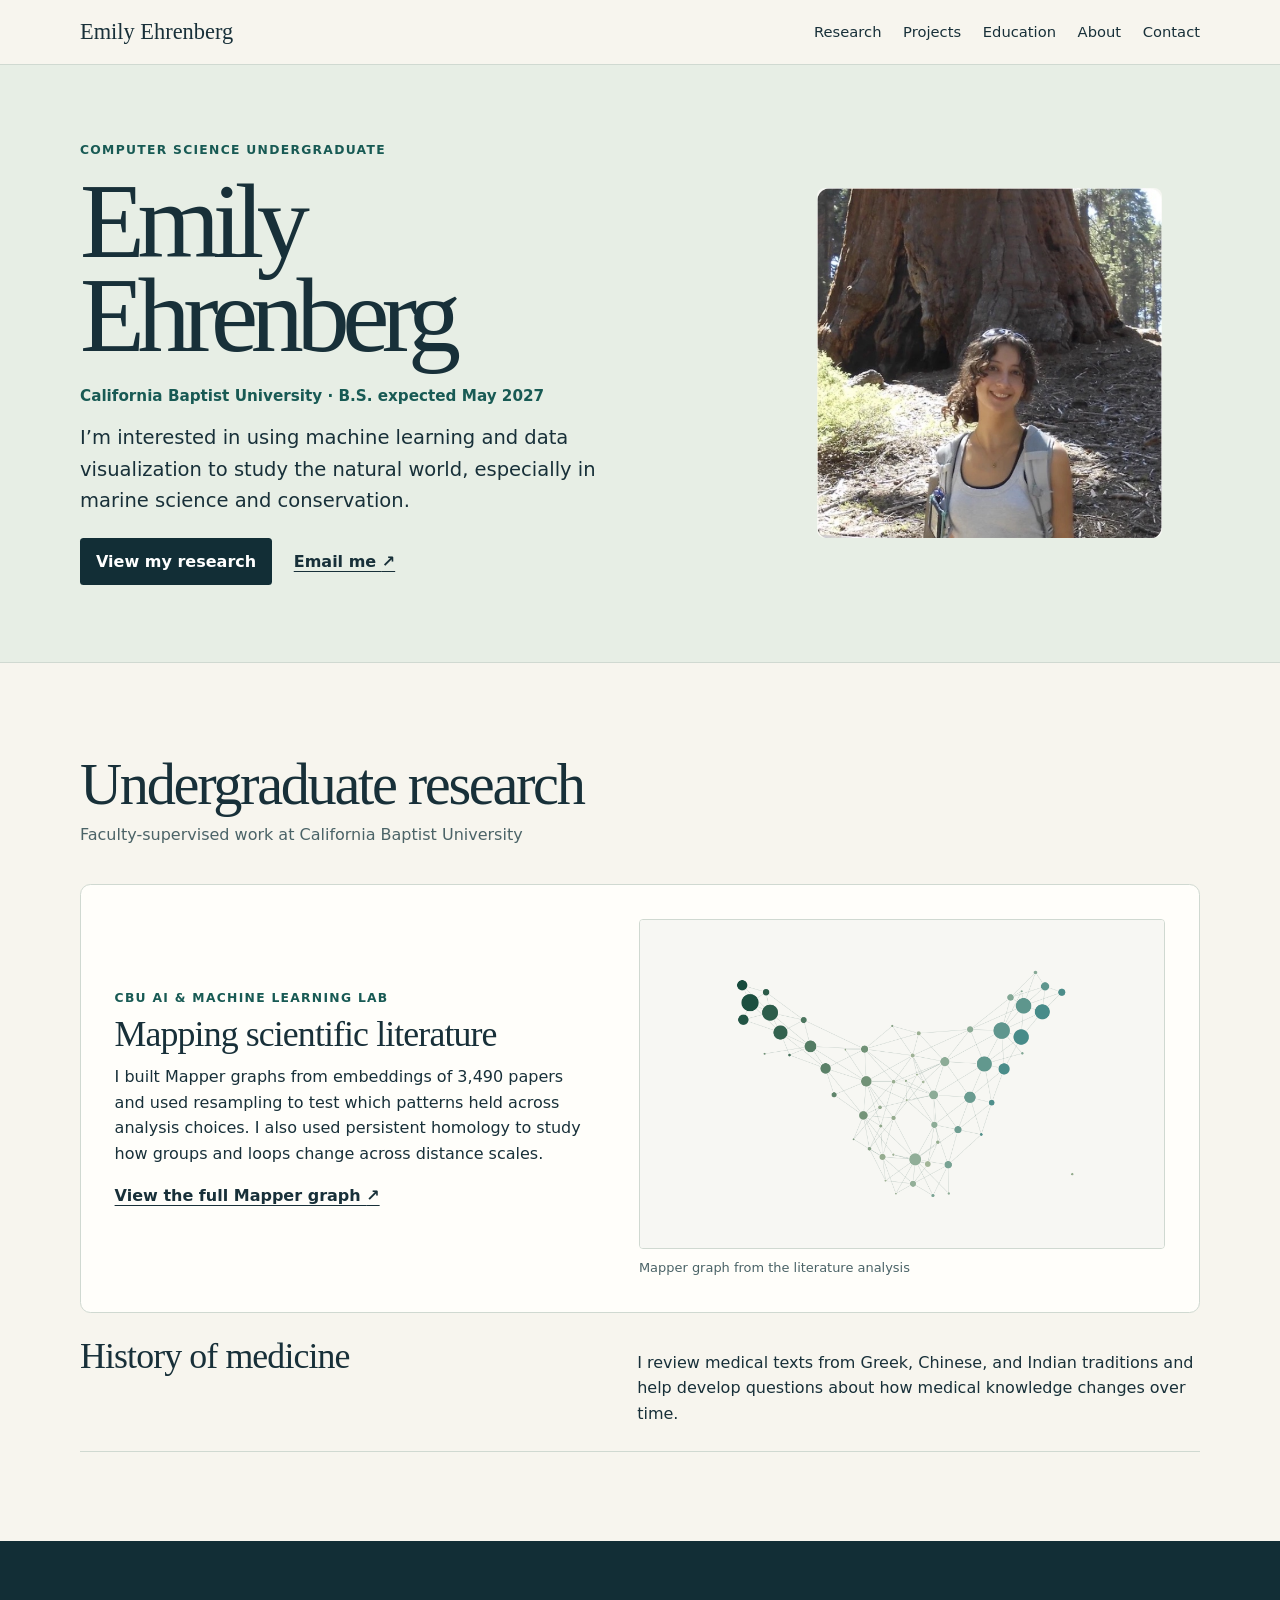
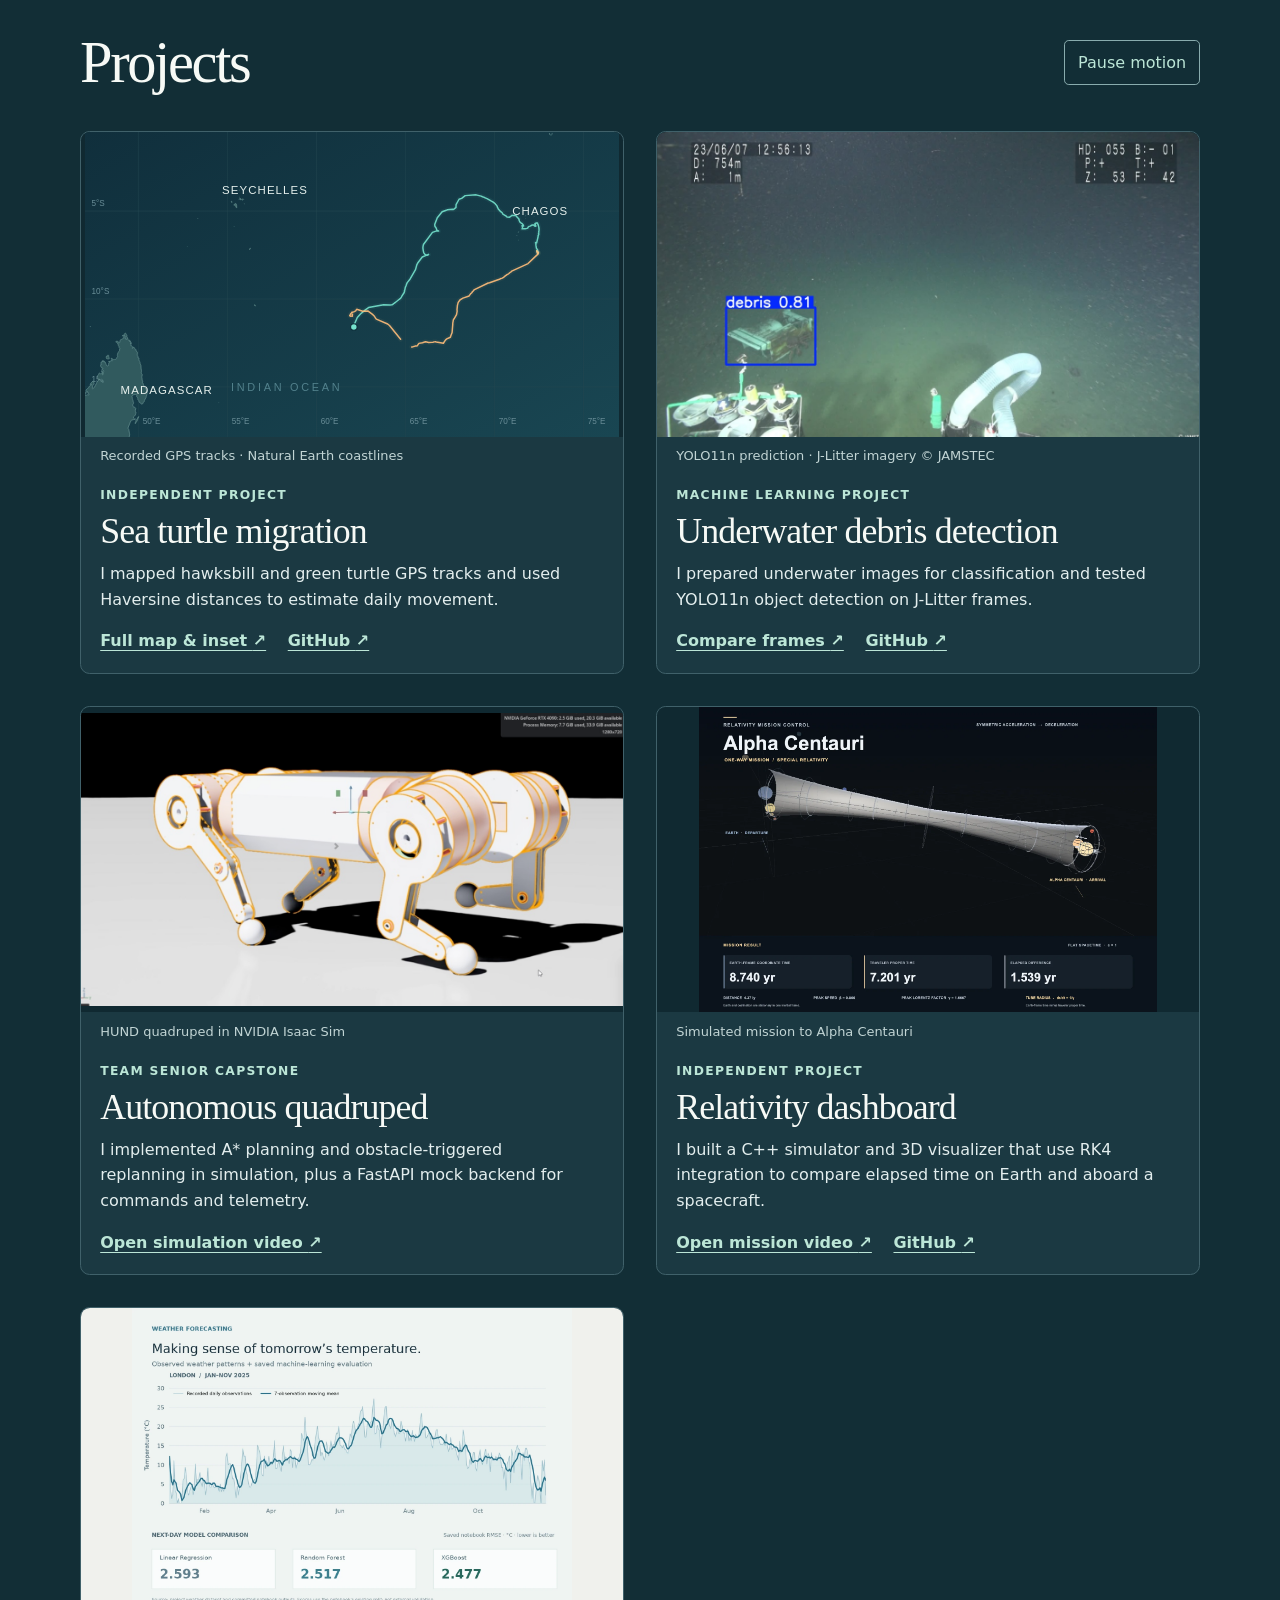
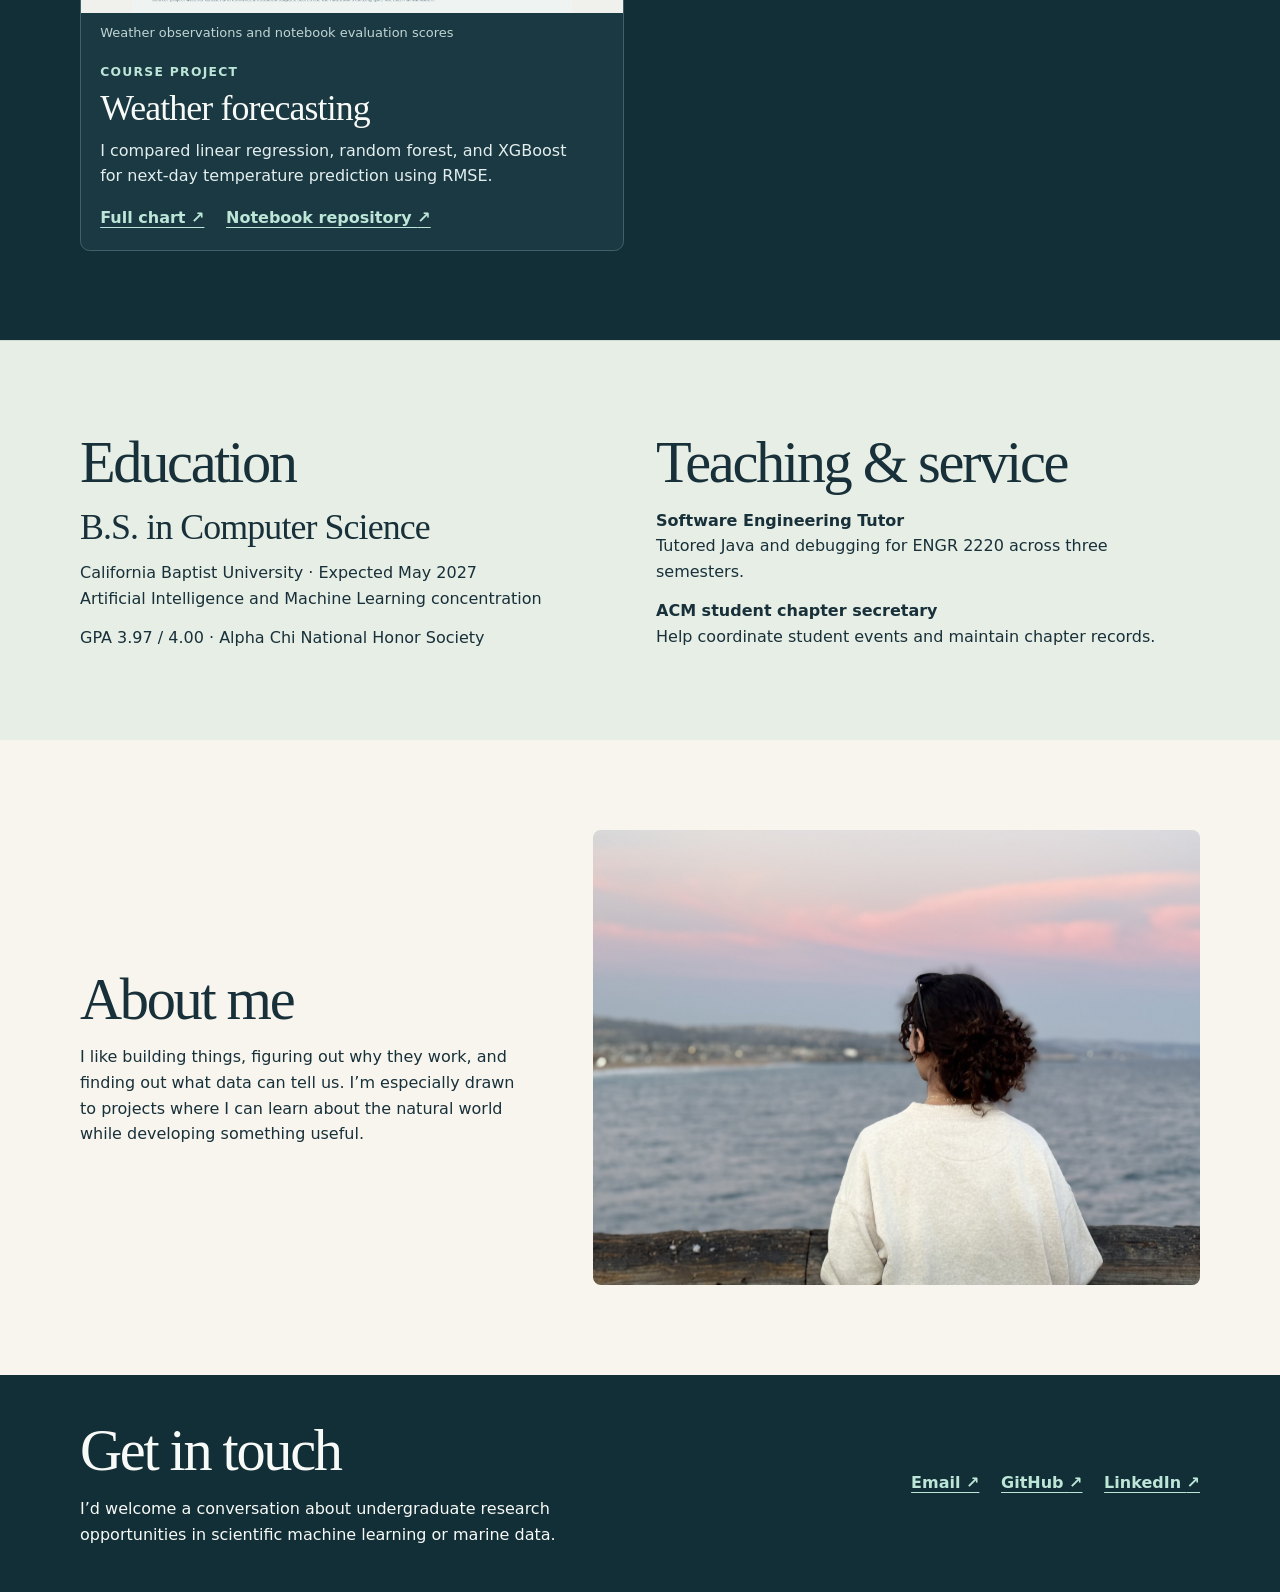
==== index.html @ 43ded859 "Unify project cards and restore animated previews" ====
<!doctype html>
<html lang="en">
<head>
  <meta charset="utf-8">
  <meta name="viewport" content="width=device-width, initial-scale=1">
  <meta name="description" content="Emily Ehrenberg, computer science undergraduate at California Baptist University. Undergraduate research and selected projects in machine learning, marine data, and scientific computing.">
  <meta name="theme-color" content="#122e36">
  <title>Emily Ehrenberg | Undergraduate Research &amp; Projects</title>
  <link rel="stylesheet" href="styles.css">
  <script src="previews.js" defer></script>
</head>
<body>
  <a class="skip" href="#main">Skip to content</a>
  <header class="masthead">
    <div class="wrap nav">
      <a class="brand" href="#top">Emily Ehrenberg</a>
      <nav aria-label="Main navigation">
        <a href="#research">Research</a>
        <a href="#projects">Projects</a>
        <a href="#education">Education</a>
        <a href="#about">About</a>
        <a href="#contact">Contact</a>
      </nav>
    </div>
  </header>
  <main id="main">
    <section id="top" class="hero" aria-labelledby="name">
      <div class="wrap hero-grid">
        <div>
          <p class="label">Computer science undergraduate</p>
          <h1 id="name">Emily<br>Ehrenberg</h1>
          <p class="affiliation">California Baptist University · B.S. expected May 2027</p>
          <p class="intro">I’m interested in using machine learning and data visualization to study the natural world, especially in marine science and conservation.</p>
          <div class="actions">
            <a class="button" href="#research">View my research</a>
            <a href="mailto:Emily.ehrenberg@outlook.com">Email me <span aria-hidden="true">↗</span></a>
          </div>
        </div>
        <img class="portrait" src="assets/redwood-portrait.jpg" width="602" height="610" alt="Emily Ehrenberg standing in front of a redwood" fetchpriority="high">
      </div>
    </section>

    <section id="research" class="section wrap" aria-labelledby="research-title">
      <div class="section-head">
        <h2 id="research-title">Undergraduate research</h2>
        <p>Faculty-supervised work at California Baptist University</p>
      </div>
      <article class="lab">
        <div class="lab-copy">
          <p class="label">CBU AI &amp; Machine Learning Lab</p>
          <h3>Mapping scientific literature</h3>
          <p>I built Mapper graphs from embeddings of 3,490 papers and used resampling to test which patterns held across analysis choices. I also used persistent homology to study how groups and loops change across distance scales.</p>
          <a href="mapper.png">View the full Mapper graph <span aria-hidden="true">↗</span></a>
        </div>
        <figure>
          <img src="mapper.png" width="3840" height="2400" alt="Mapper graph with connected green and teal clusters of papers" loading="lazy">
          <figcaption>Mapper graph from the literature analysis</figcaption>
        </figure>
      </article>
      <article class="brief">
        <h3>History of medicine</h3>
        <p>I review medical texts from Greek, Chinese, and Indian traditions and help develop questions about how medical knowledge changes over time.</p>
      </article>
    </section>

    <section id="projects" class="section projects" aria-labelledby="projects-title">
      <div class="wrap">
        <div class="section-head projects-head">
          <h2 id="projects-title">Projects</h2>
          <button class="motion-toggle" type="button" hidden>Pause motion</button>
        </div>
        <div class="project-grid">
          <article class="project-card">
            <figure>
              <a class="project-media" href="assets/marine-migration.svg" aria-label="Open the full sea turtle map and Diego Garcia inset">
                <img src="assets/turtle-tracks.svg" width="980" height="560" alt="Two recorded sea turtle tracks in the western Indian Ocean" loading="lazy">
              </a>
              <figcaption>Recorded GPS tracks · Natural Earth coastlines</figcaption>
            </figure>
            <div class="card-copy">
              <p class="label">Independent project</p>
              <h3>Sea turtle migration</h3>
              <p>I mapped hawksbill and green turtle GPS tracks and used Haversine distances to estimate daily movement.</p>
              <div class="links">
                <a href="assets/marine-migration.svg">Full map &amp; inset <span aria-hidden="true">↗</span></a>
                <a href="https://github.com/emily-kathryn/marine-migration-visualizer" aria-label="Sea turtle migration on GitHub">GitHub <span aria-hidden="true">↗</span></a>
              </div>
            </div>
          </article>
          <article class="project-card">
            <figure>
              <a class="project-media detection-preview" data-motion href="assets/marine-debris-detection.png" aria-label="Compare the original and annotated underwater frames">
                <img src="assets/debris-frame.jpg" width="1200" height="676" alt="A YOLO11n bounding box marks suspected debris in an underwater frame" loading="lazy">
                <img class="original-frame" src="assets/debris-original-frame.jpg" width="1200" height="676" alt="" loading="lazy">
              </a>
              <figcaption>YOLO11n prediction · J-Litter imagery © JAMSTEC</figcaption>
            </figure>
            <div class="card-copy">
              <p class="label">Machine learning project</p>
              <h3>Underwater debris detection</h3>
              <p>I prepared underwater images for classification and tested YOLO11n object detection on J-Litter frames.</p>
              <div class="links">
                <a href="assets/marine-debris-detection.png">Compare frames <span aria-hidden="true">↗</span></a>
                <a href="https://github.com/emily-kathryn/marine-debris-robustness" aria-label="Underwater debris detection on GitHub">GitHub <span aria-hidden="true">↗</span></a>
              </div>
            </div>
          </article>
          <article class="project-card">
            <figure>
              <video class="project-media" data-motion data-src="assets/quadruped-demo.mp4" muted loop playsinline preload="none" poster="assets/quadruped-poster.jpg" aria-label="HUND quadruped moving in NVIDIA Isaac Sim"></video>
              <figcaption>HUND quadruped in NVIDIA Isaac Sim</figcaption>
            </figure>
            <div class="card-copy">
              <p class="label">Team senior capstone</p>
              <h3>Autonomous quadruped</h3>
              <p>I implemented A* planning and obstacle-triggered replanning in simulation, plus a FastAPI mock backend for commands and telemetry.</p>
              <div class="links"><a href="assets/quadruped-demo.mp4">Open simulation video <span aria-hidden="true">↗</span></a></div>
            </div>
          </article>
          <article class="project-card">
            <figure>
              <video class="project-media" data-motion data-src="relativity-demo.mp4" muted loop playsinline preload="none" poster="relativity-mission-card.webp" aria-label="Relativity dashboard showing a spacecraft mission and two clocks"></video>
              <figcaption>Simulated mission to Alpha Centauri</figcaption>
            </figure>
            <div class="card-copy">
              <p class="label">Independent project</p>
              <h3>Relativity dashboard</h3>
              <p>I built a C++ simulator and 3D visualizer that use RK4 integration to compare elapsed time on Earth and aboard a spacecraft.</p>
              <div class="links">
                <a href="relativity-demo.mp4">Open mission video <span aria-hidden="true">↗</span></a>
                <a href="https://github.com/emily-kathryn/relativity-dashboard" aria-label="Relativity dashboard on GitHub">GitHub <span aria-hidden="true">↗</span></a>
              </div>
            </div>
          </article>
          <article class="project-card">
            <figure>
              <a class="project-media forecast-media" href="assets/weather-preview.webp" aria-label="Open the full weather forecasting chart">
                <img src="assets/weather-preview.webp" width="1440" height="1000" alt="Observed London temperatures and next-day temperature model errors from the project notebook" loading="lazy">
              </a>
              <figcaption>Weather observations and notebook evaluation scores</figcaption>
            </figure>
            <div class="card-copy">
              <p class="label">Course project</p>
              <h3>Weather forecasting</h3>
              <p>I compared linear regression, random forest, and XGBoost for next-day temperature prediction using RMSE.</p>
              <div class="links">
                <a href="assets/weather-preview.webp">Full chart <span aria-hidden="true">↗</span></a>
                <a href="https://github.com/emily-kathryn/weather-prediction-project">Notebook repository <span aria-hidden="true">↗</span></a>
              </div>
            </div>
          </article>
        </div>
      </div>
    </section>

    <section id="education" class="section background" aria-labelledby="education-title">
      <div class="wrap background-grid">
        <div>
          <h2 id="education-title">Education</h2>
          <h3>B.S. in Computer Science</h3>
          <p>California Baptist University · Expected May 2027<br>Artificial Intelligence and Machine Learning concentration</p>
          <p>GPA 3.97 / 4.00 · Alpha Chi National Honor Society</p>
        </div>
        <div id="experience">
          <h2>Teaching &amp; service</h2>
          <p><strong>Software Engineering Tutor</strong><br>Tutored Java and debugging for ENGR 2220 across three semesters.</p>
          <p><strong>ACM student chapter secretary</strong><br>Help coordinate student events and maintain chapter records.</p>
        </div>
      </div>
    </section>
    <section id="about" class="section wrap about-grid" aria-labelledby="about-title">
      <div>
        <h2 id="about-title">About me</h2>
        <p>I like building things, figuring out why they work, and finding out what data can tell us. I’m especially drawn to projects where I can learn about the natural world while developing something useful.</p>
      </div>
      <img class="about-photo" src="ocean-sunset.jpg" width="2048" height="1536" alt="Emily looking out over the ocean beneath a pink sunset sky" loading="lazy">
    </section>
  </main>
  <footer id="contact">
    <div class="wrap footer-grid">
      <div>
        <h2>Get in touch</h2>
        <p>I’d welcome a conversation about undergraduate research opportunities in scientific machine learning or marine data.</p>
      </div>
      <div class="links">
        <a href="mailto:Emily.ehrenberg@outlook.com">Email <span aria-hidden="true">↗</span></a>
        <a href="https://github.com/emily-kathryn">GitHub <span aria-hidden="true">↗</span></a>
        <a href="https://www.linkedin.com/in/emily-ehrenberg/">LinkedIn <span aria-hidden="true">↗</span></a>
      </div>
    </div>
  </footer>
</body>
</html>
---- styles.css ----
:root {
  color-scheme: light;
  --ink: #183039;
  --paper: #f7f5ee;
  --muted: #4b6367;
  --line: #d0d9d1;
  --teal: #185a54;
  --deep: #122e36;
  --mint: #bce6d7;
  --display: Georgia, "Times New Roman", serif;
  font-family: system-ui, sans-serif;
  color: var(--ink);
  background: var(--paper);
}
*, *::before, *::after { box-sizing: border-box; }
body { margin: 0; line-height: 1.6; }
img { display: block; max-width: 100%; height: auto; }
h1, h2, h3, p, figure { margin: 0; }
h1, h2, h3 { font-family: var(--display); font-weight: 400; line-height: 1.08; }
h2 { font-size: clamp(2.15rem, 4.8vw, 3.65rem); letter-spacing: -.04em; }
h3 { font-size: clamp(1.5rem, 2.8vw, 2.25rem); letter-spacing: -.025em; }
a { color: inherit; text-underline-offset: .22em; }
a:hover { text-decoration-thickness: .14em; }
a:focus-visible { outline: 3px solid #b15d2d; outline-offset: 5px; }
.wrap { width: min(1120px, calc(100% - 3rem)); margin-inline: auto; }
.skip { position: absolute; left: 1rem; top: 1rem; transform: translateY(-200%); z-index: 2; background: white; padding: .5rem 1rem; }
.skip:focus { transform: none; }
.masthead { border-bottom: 1px solid var(--line); }
.nav, nav, .actions, .links { display: flex; align-items: center; flex-wrap: wrap; gap: .7rem 1.35rem; }
.nav { justify-content: space-between; padding-block: .9rem; }
.brand { font: 1.4rem var(--display); text-decoration: none; }
nav a { display: inline-block; padding-block: .35rem; font-size: .92rem; text-decoration: none; }
nav a:hover { text-decoration: underline; }
.hero { background: #e7eee5; border-bottom: 1px solid var(--line); }
.hero-grid { display: grid; grid-template-columns: 1.45fr 1fr; gap: clamp(2rem, 7vw, 6rem); align-items: center; padding-block: clamp(2.75rem, 6vw, 5.5rem); }
.label { color: var(--teal); font-size: .77rem; font-weight: 720; letter-spacing: .105em; text-transform: uppercase; }
h1 { font-size: clamp(3.4rem, 8.3vw, 7.75rem); line-height: .89; letter-spacing: -.07em; margin-block: .8rem 1.3rem; }
.affiliation { color: var(--teal); font-size: .95rem; font-weight: 650; }
.intro { max-width: 43ch; margin-block: .9rem 1.4rem; font-size: clamp(1.02rem, 1.8vw, 1.22rem); }
.actions, .links { font-weight: 640; }
.button { background: var(--deep); color: white; padding: .66rem 1rem; border-radius: .22rem; text-decoration: none; }
.button:hover { background: var(--teal); }
.portrait { width: min(100%, 345px); justify-self: center; border-radius: .5rem; }
.section { padding-block: clamp(3.4rem, 7vw, 6rem); }
.section-head { margin-bottom: clamp(1.35rem, 3vw, 2.3rem); }
.section-head p { margin-top: .4rem; color: var(--muted); }
.section-head .label { margin: 0 0 .55rem; }
.lab { display: grid; grid-template-columns: .95fr 1.05fr; gap: clamp(1.2rem, 4vw, 3rem); align-items: center; border: 1px solid var(--line); background: #fffefa; padding: clamp(1.2rem, 3vw, 2.1rem); border-radius: .65rem; }
.lab-copy h3, .card-copy h3 { margin-block: .4rem .65rem; }
.lab-copy a { display: inline-block; margin-top: 1rem; font-weight: 650; }
.lab img { width: 100%; border: 1px solid var(--line); border-radius: .25rem; }
figcaption { color: var(--muted); font-size: .81rem; margin-top: .55rem; }
.brief { display: grid; grid-template-columns: .95fr 1.05fr; gap: clamp(1rem, 4vw, 3rem); align-items: baseline; border-bottom: 1px solid var(--line); padding: 1.5rem 0; }
.projects, footer { background: var(--deep); color: #f7faf6; }
.projects .label { color: var(--mint); }
.project-grid { display: grid; grid-template-columns: repeat(2, minmax(0, 1fr)); gap: clamp(1.2rem, 3vw, 2rem); }
.project-card { display: flex; flex-direction: column; background: #1b3942; border: 1px solid #40616a; border-radius: .6rem; }
.projects-head { display: flex; align-items: center; justify-content: space-between; flex-wrap: wrap; gap: .8rem 1rem; }
.motion-toggle { border: 1px solid #89acae; border-radius: .3rem; background: transparent; color: var(--mint); padding: .55rem .8rem; font: inherit; cursor: pointer; }
.motion-toggle:hover { background: #294954; }
.project-media { display: block; width: 100%; aspect-ratio: 16 / 9; background: #102931; border-radius: .55rem .55rem 0 0; object-fit: contain; }
.project-media img { display: block; width: 100%; height: 100%; object-fit: contain; border-radius: inherit; }
.forecast-media { background: #f0f1ed; }
.detection-preview { position: relative; }
.detection-preview .original-frame { position: absolute; inset: 0; opacity: 0; }
.detection-preview.is-moving .original-frame { animation: compare-frames 5s infinite; }
@keyframes compare-frames {
  0%, 100% { opacity: 0; }
  10%, 43% { opacity: 1; }
  53%, 90% { opacity: 0; }
}
.project-card figcaption { color: #c1d4d4; margin: .6rem 1.2rem 0; }
.card-copy { display: flex; flex: 1; flex-direction: column; align-items: start; padding: 1.2rem; }
.card-copy > p:not(.label) { color: #e3eeee; max-width: 47ch; padding-bottom: 1rem; }
.card-copy .links { margin-top: auto; color: var(--mint); }
.background { background: #e7eee5; border-top: 1px solid var(--line); }
.background-grid, .footer-grid { display: grid; grid-template-columns: 1fr 1fr; gap: 2rem; }
.background h3, .background p, footer p { margin-top: .85rem; }
.about-grid { display: grid; grid-template-columns: .85fr 1.15fr; align-items: center; gap: clamp(1.5rem, 5vw, 4rem); }
.about-grid p { max-width: 44ch; margin-top: .85rem; }
.about-photo { width: 100%; border-radius: .5rem; }
footer { padding-block: 2.8rem; }
footer .links { justify-self: end; color: var(--mint); }
@media (max-width: 720px) {
  .hero-grid { grid-template-columns: 1fr .55fr; gap: 1.25rem; }
  .lab, .brief, .project-grid, .background-grid, .footer-grid, .about-grid { grid-template-columns: 1fr; }
  footer .links { justify-self: start; }
}
@media (max-width: 500px) {
  .wrap { width: calc(100% - 2rem); }
  .nav { gap: .35rem 1rem; }
  nav { gap: .2rem .9rem; }
  .hero-grid { grid-template-columns: 1fr; }
  .portrait { width: min(68%, 230px); margin-top: .5rem; justify-self: start; }
  h1 { font-size: clamp(3.25rem, 15vw, 4.6rem); }
}
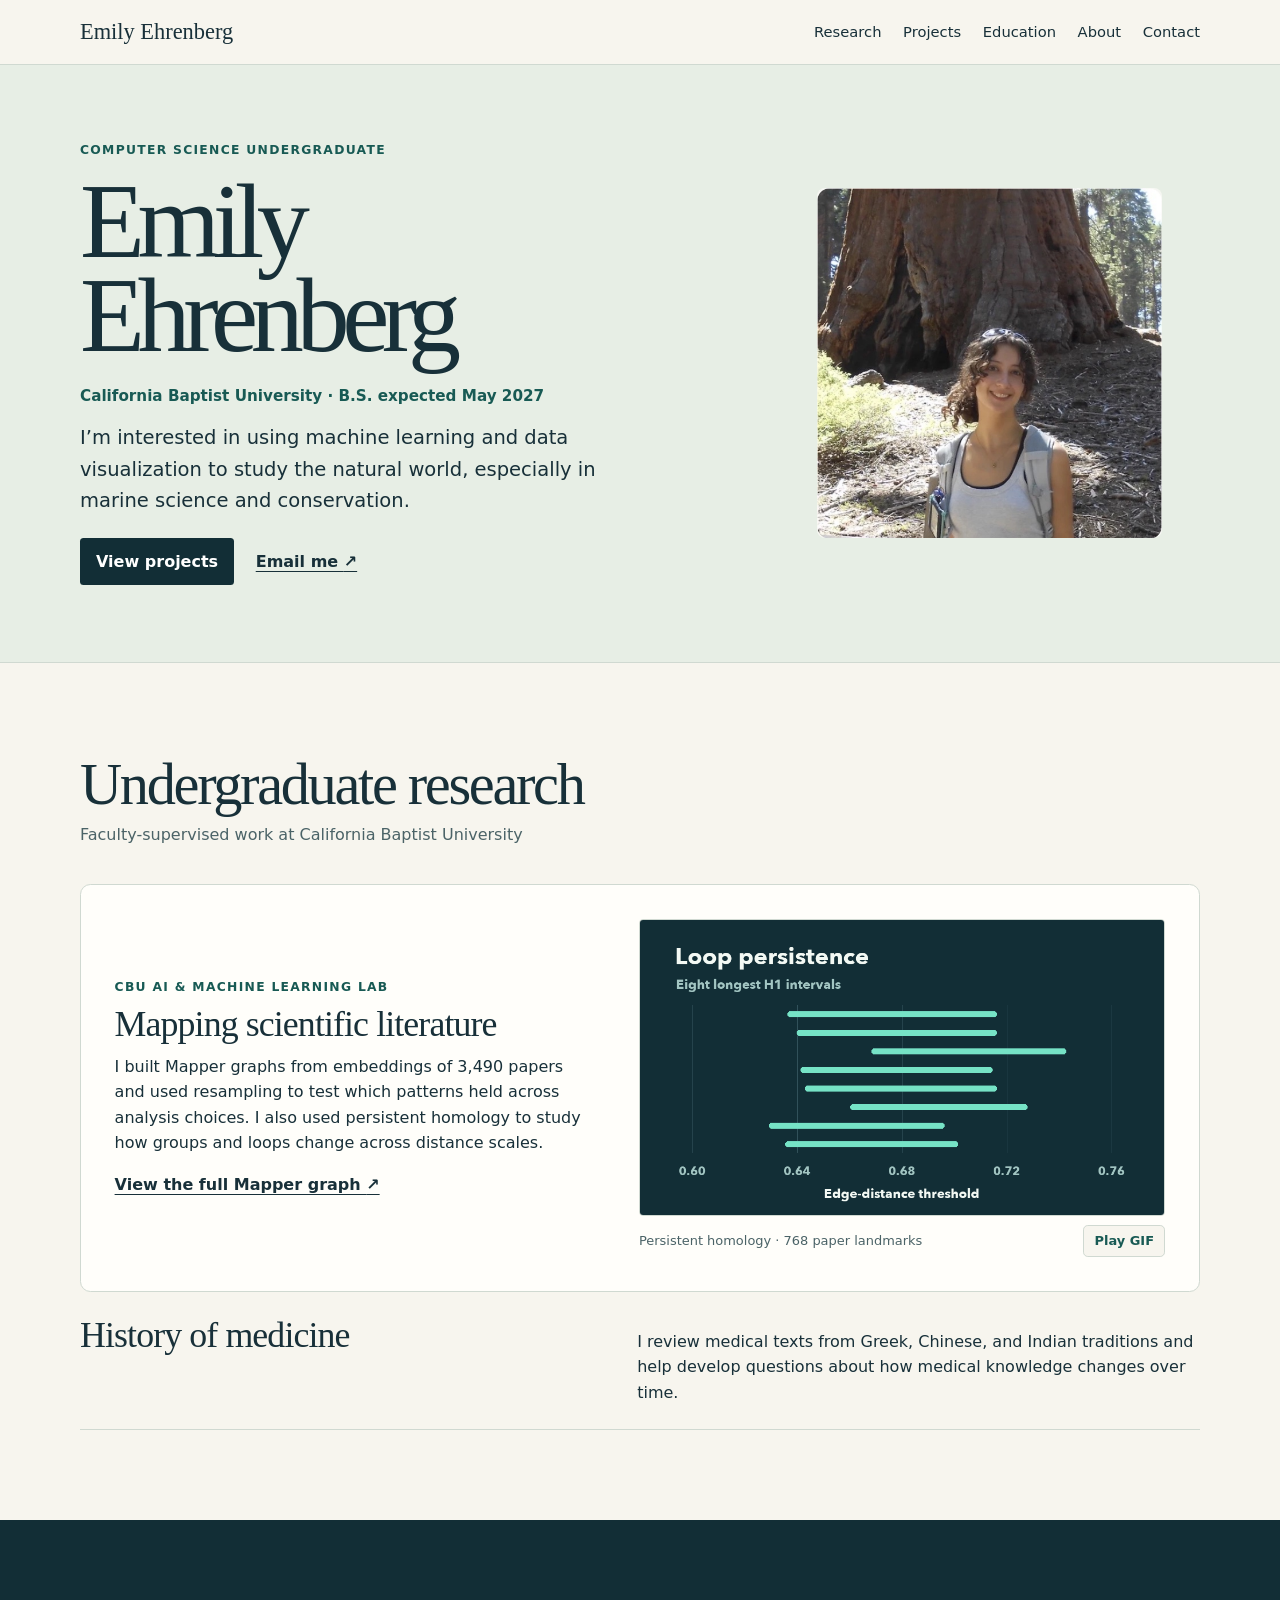
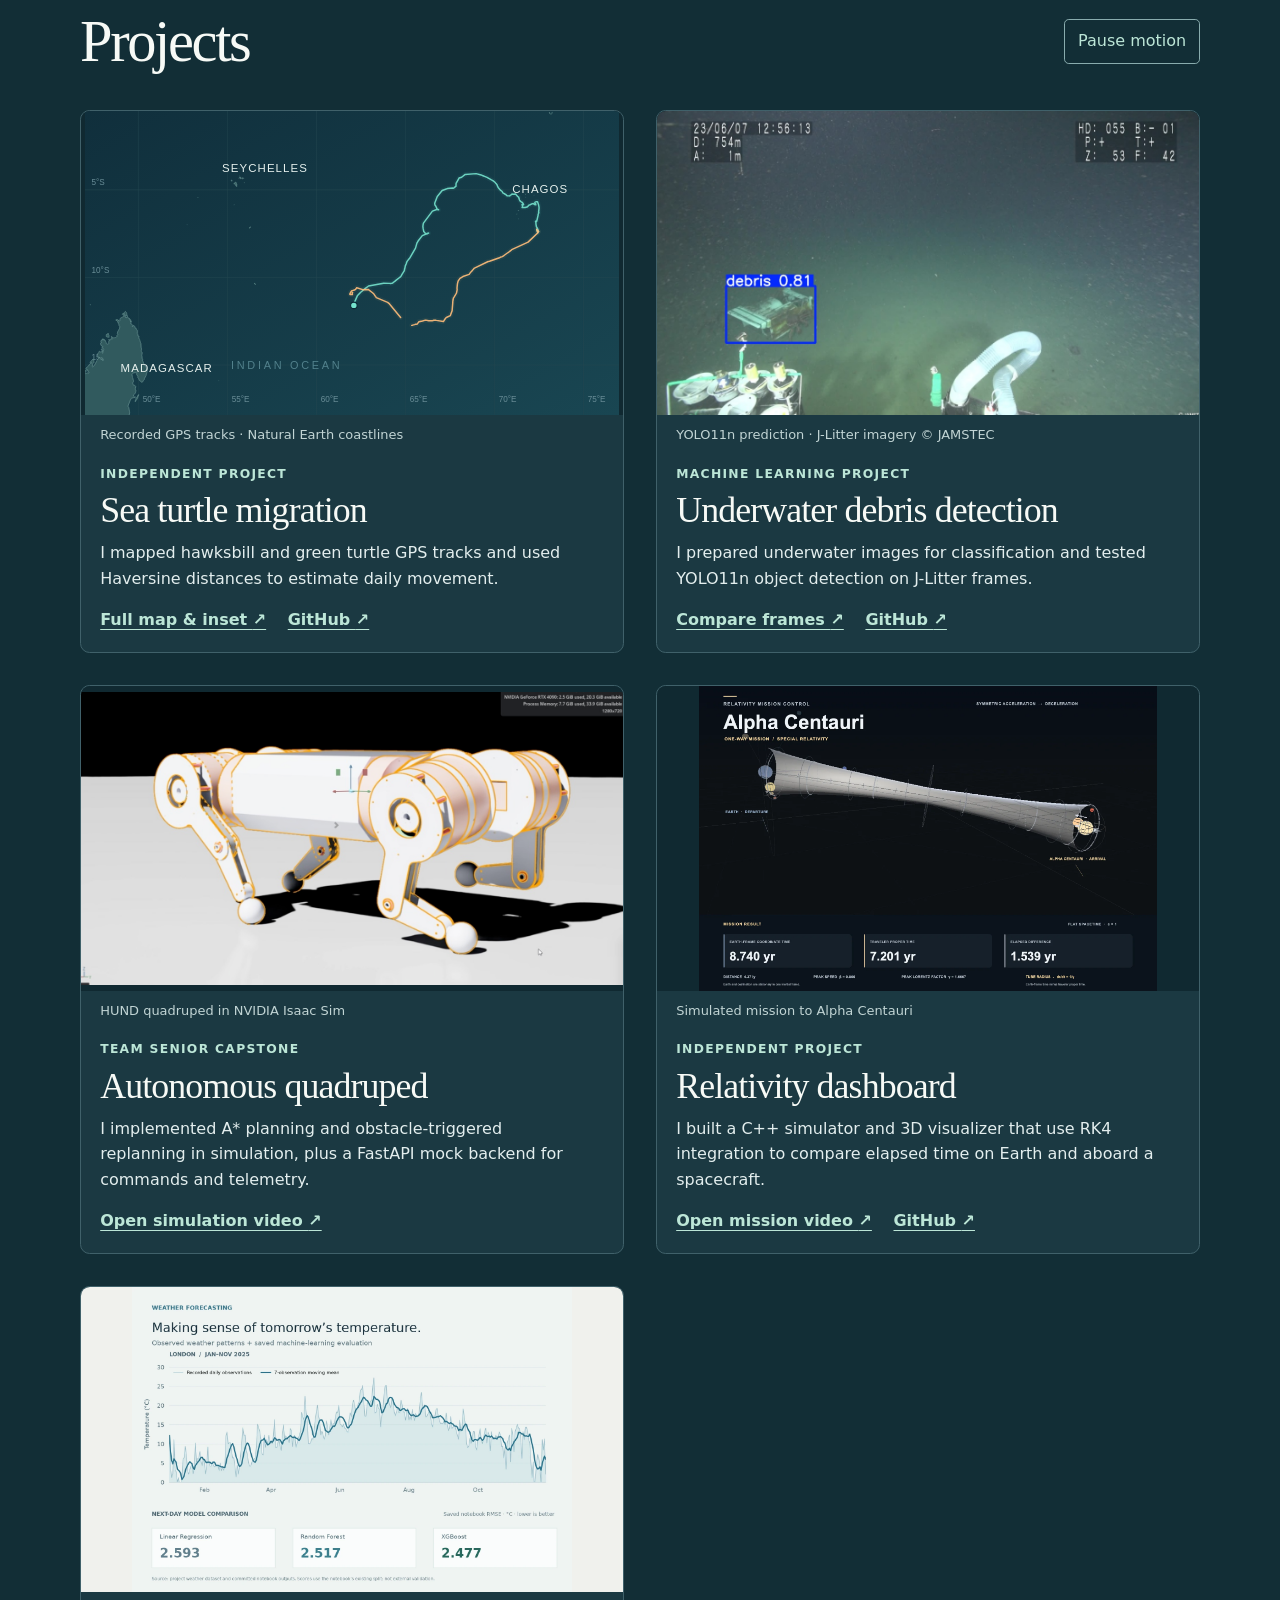
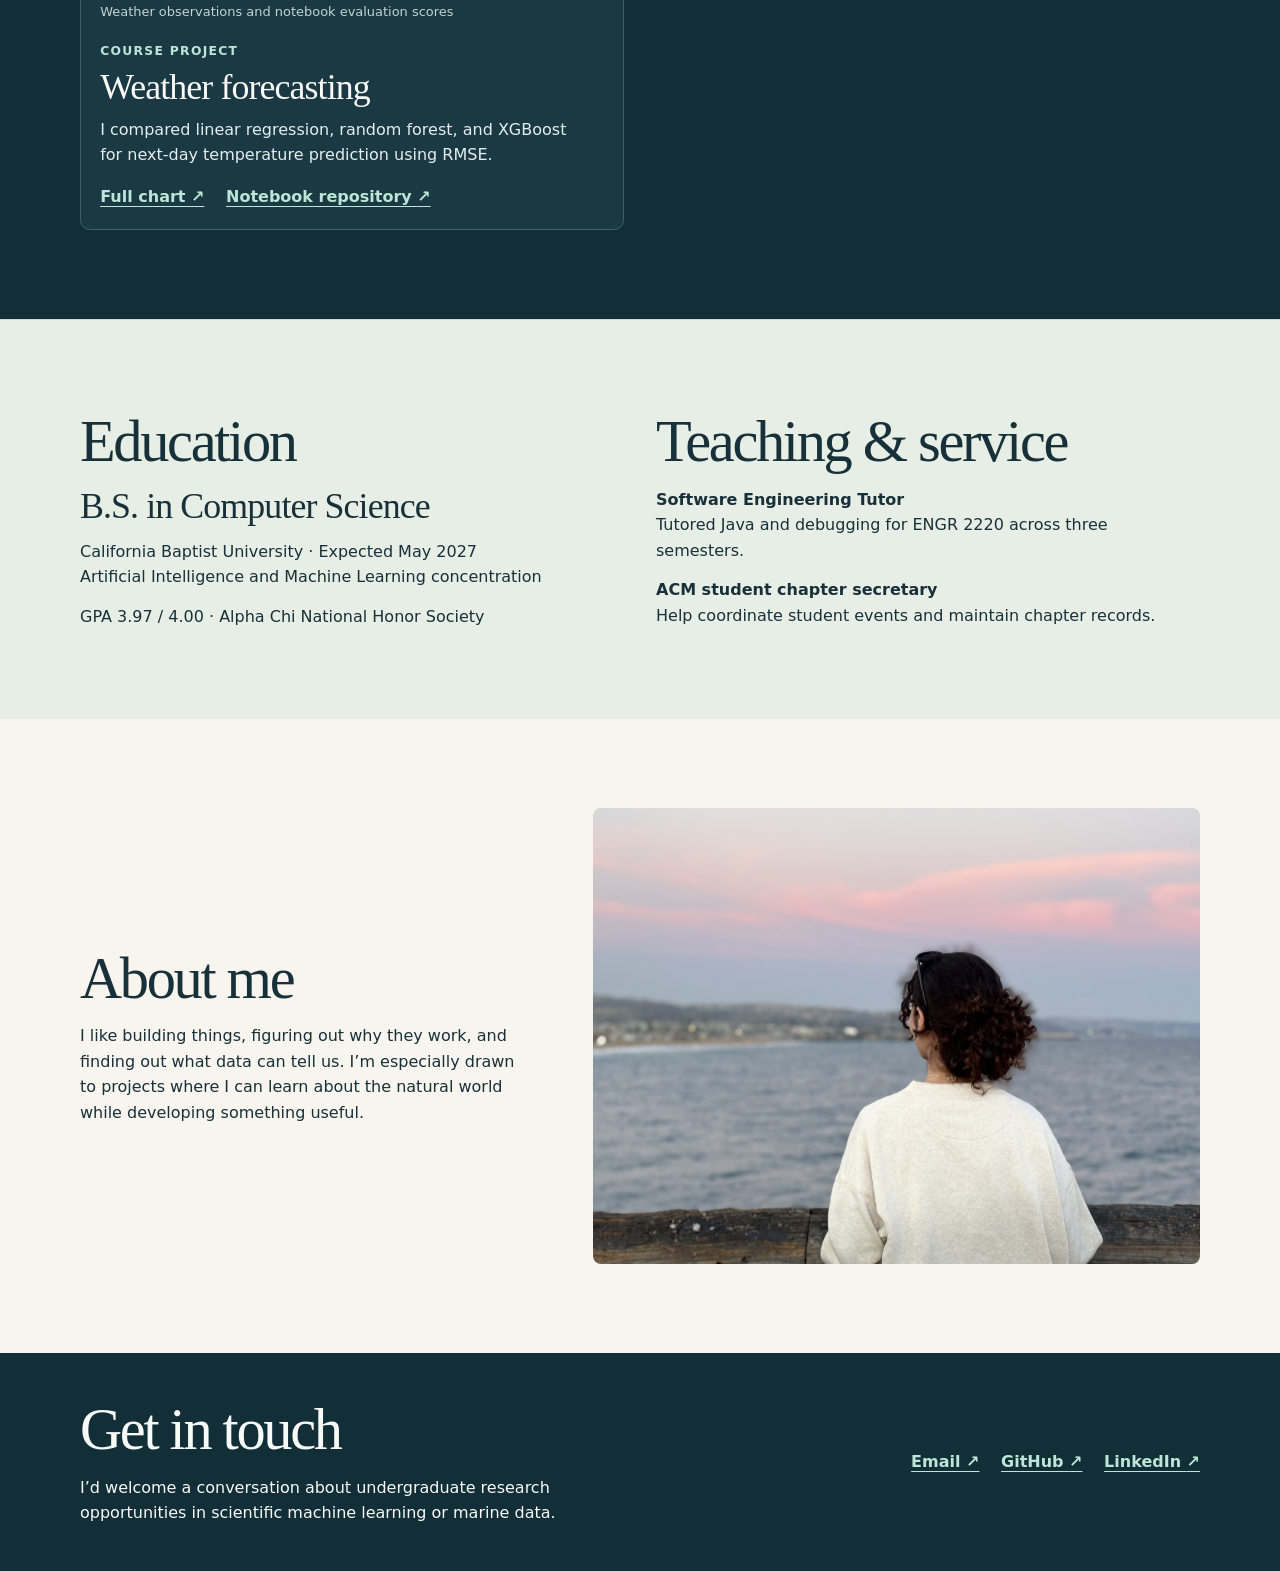
==== commit c2868d8e: "Visualize measured TDA intervals and lead with projects" ====
--- a/index.html
+++ b/index.html
@@ -32,7 +32,7 @@
           <p class="affiliation">California Baptist University · B.S. expected May 2027</p>
           <p class="intro">I’m interested in using machine learning and data visualization to study the natural world, especially in marine science and conservation.</p>
           <div class="actions">
-            <a class="button" href="#research">View my research</a>
+            <a class="button" href="#projects">View projects</a>
             <a href="mailto:Emily.ehrenberg@outlook.com">Email me <span aria-hidden="true">↗</span></a>
           </div>
         </div>
@@ -52,9 +52,12 @@
           <p>I built Mapper graphs from embeddings of 3,490 papers and used resampling to test which patterns held across analysis choices. I also used persistent homology to study how groups and loops change across distance scales.</p>
           <a href="mapper.png">View the full Mapper graph <span aria-hidden="true">↗</span></a>
         </div>
-        <figure>
-          <img src="mapper.png" width="3840" height="2400" alt="Mapper graph with connected green and teal clusters of papers" loading="lazy">
-          <figcaption>Mapper graph from the literature analysis</figcaption>
+        <figure class="tda-visual">
+          <img src="assets/tda-persistence.png" data-animation="assets/tda-persistence.gif" width="960" height="540" alt="Persistence barcode showing the eight longest H1 intervals in the paper-landmark analysis. Each bar spans the distances where a loop is present." loading="lazy">
+          <figcaption>
+            <span>Persistent homology · 768 paper landmarks</span>
+            <button class="tda-toggle" type="button" hidden>Play GIF</button>
+          </figcaption>
         </figure>
       </article>
       <article class="brief">
--- a/styles.css
+++ b/styles.css
@@ -94,3 +94,8 @@
   .portrait { width: min(68%, 230px); margin-top: .5rem; justify-self: start; }
   h1 { font-size: clamp(3.25rem, 15vw, 4.6rem); }
 }
+
+.tda-visual figcaption { display: flex; align-items: center; justify-content: space-between; flex-wrap: wrap; gap: .4rem 1rem; }
+.tda-toggle { color: var(--teal); border: 1px solid var(--line); border-radius: .3rem; background: var(--paper); padding: .3rem .65rem; font: inherit; font-weight: 650; cursor: pointer; }
+.tda-toggle:hover { border-color: var(--teal); }
+.tda-toggle:focus-visible { outline: 3px solid #b15d2d; outline-offset: 3px; }
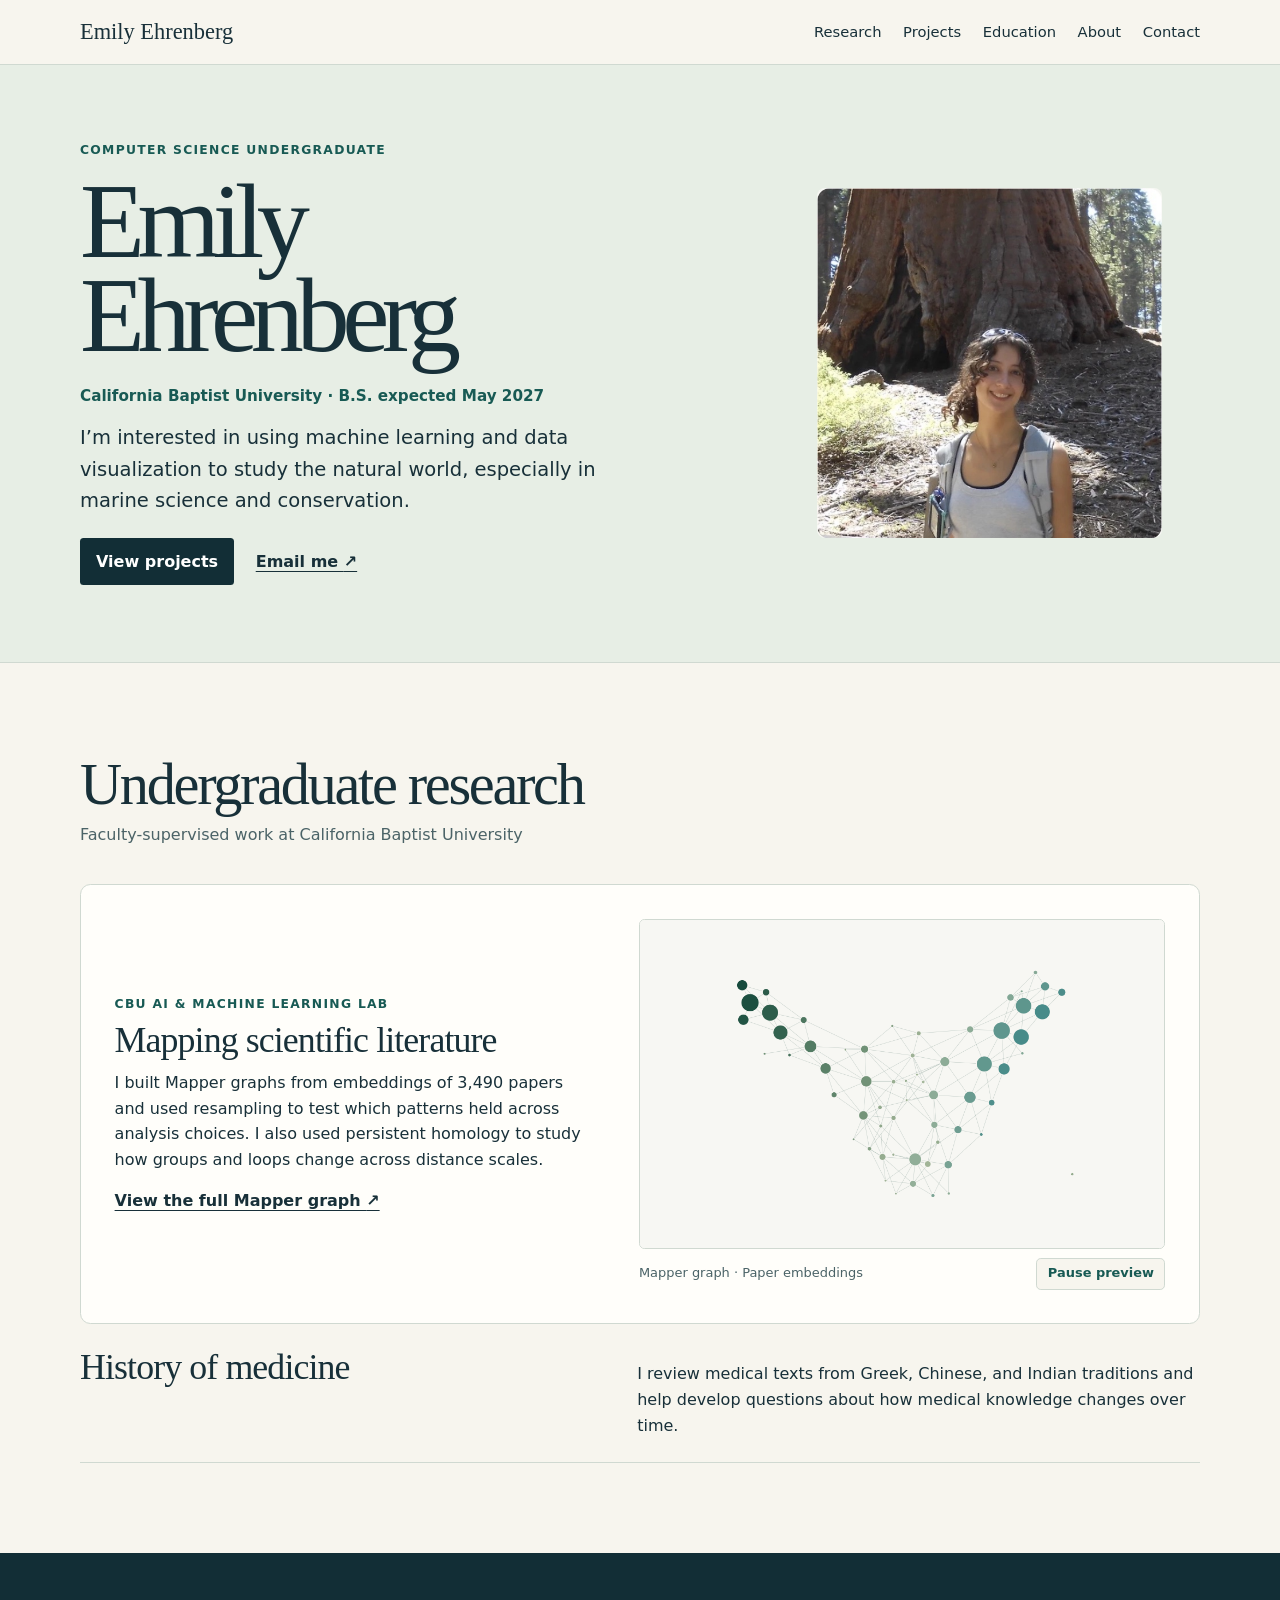
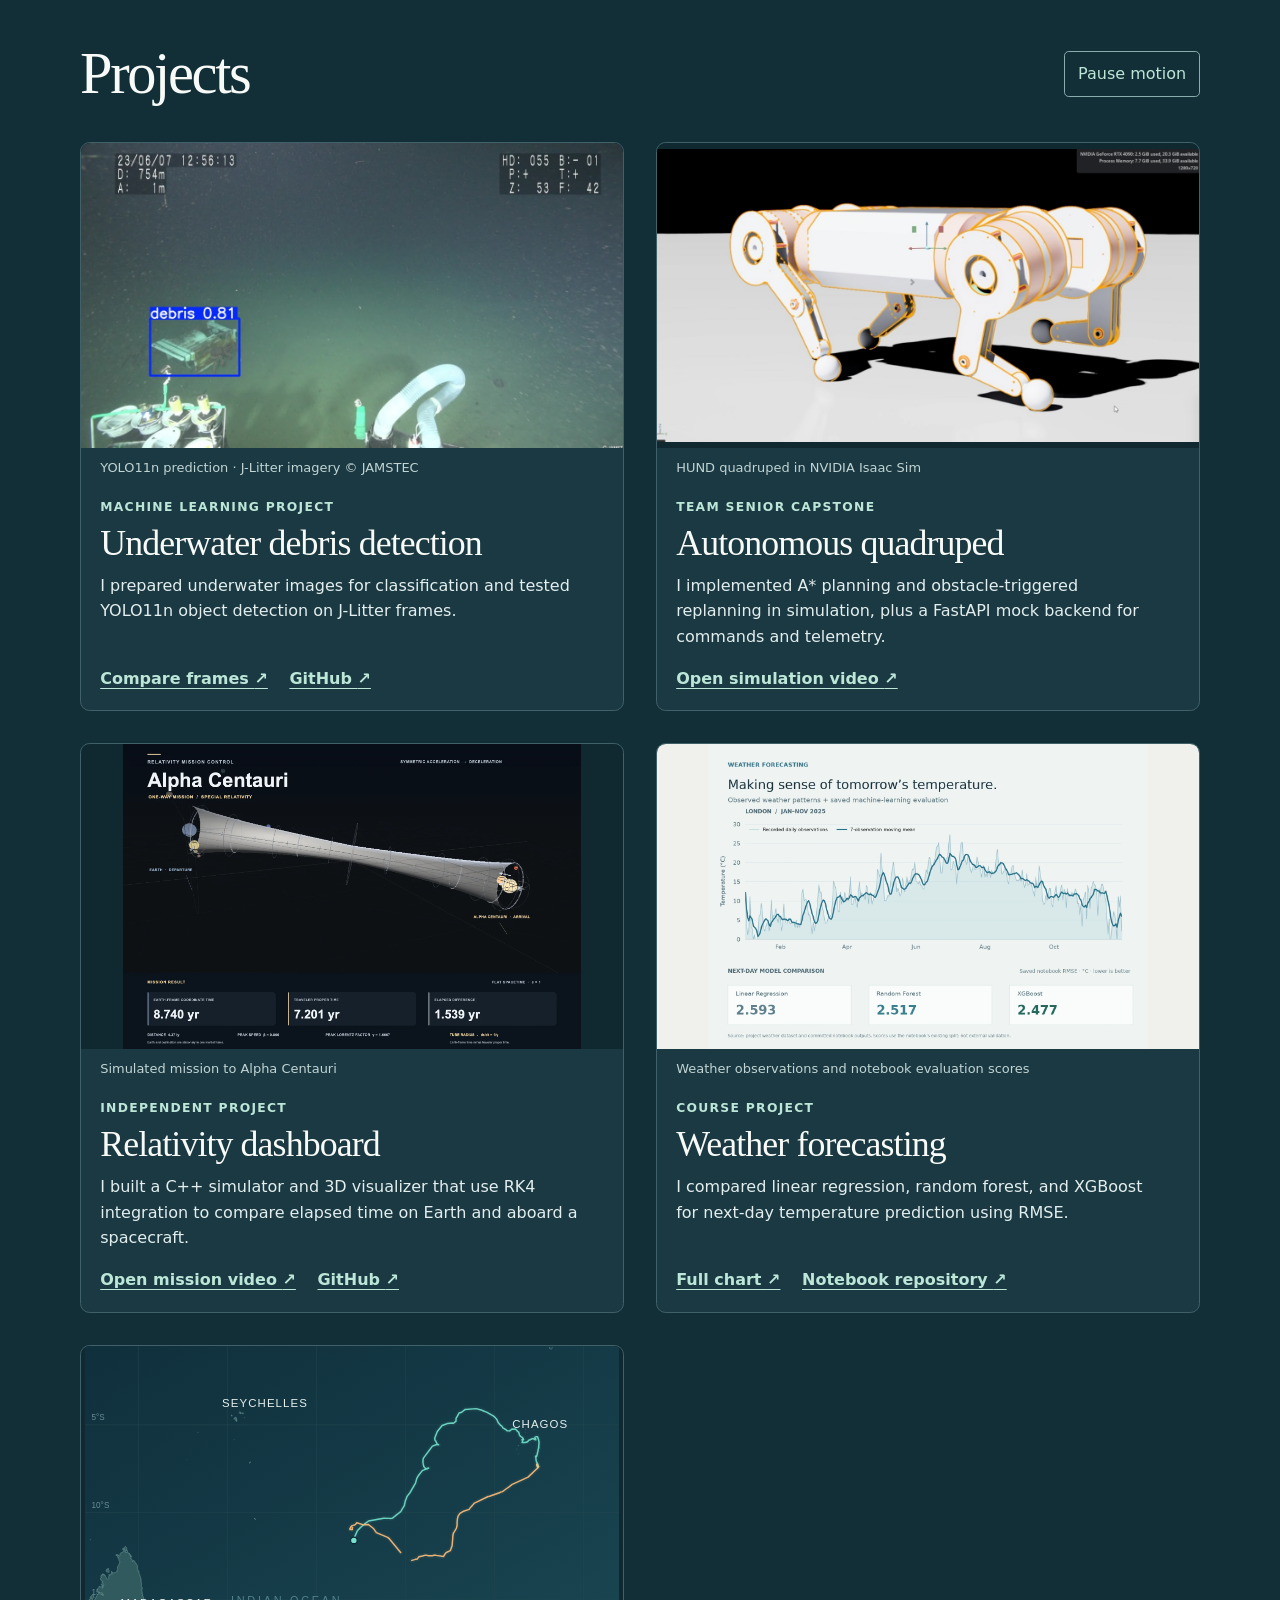
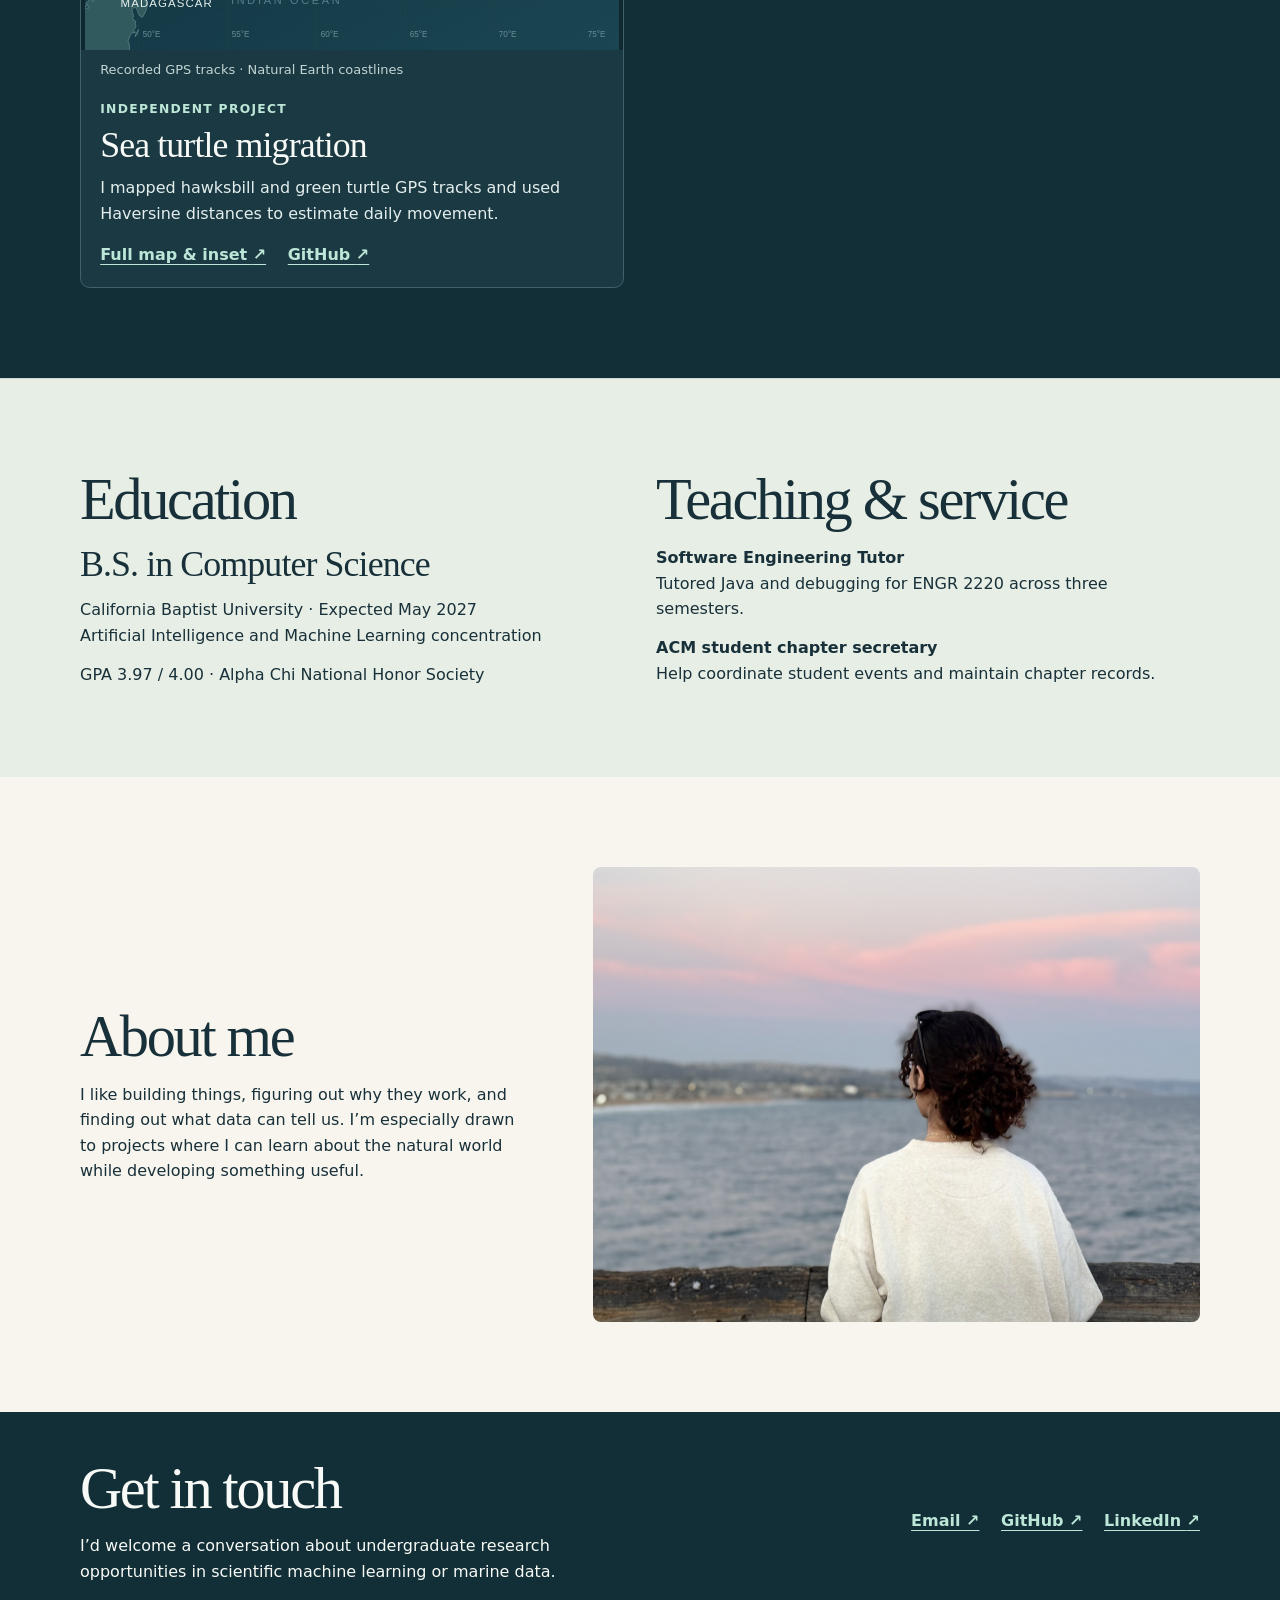
==== commit ae681aac: "Animate the original Mapper graph and reorder projects" ====
--- a/index.html
+++ b/index.html
@@ -53,10 +53,12 @@
           <a href="mapper.png">View the full Mapper graph <span aria-hidden="true">↗</span></a>
         </div>
         <figure class="tda-visual">
-          <img src="assets/tda-persistence.png" data-animation="assets/tda-persistence.gif" width="960" height="540" alt="Persistence barcode showing the eight longest H1 intervals in the paper-landmark analysis. Each bar spans the distances where a loop is present." loading="lazy">
+          <a class="mapper-preview" href="mapper.png" aria-label="Open the full-size Mapper graph">
+            <img src="mapper.png" width="3840" height="2400" alt="Mapper graph from paper embeddings, with branching green and teal clusters linked by shared papers" loading="lazy">
+          </a>
           <figcaption>
-            <span>Persistent homology · 768 paper landmarks</span>
-            <button class="tda-toggle" type="button" hidden>Play GIF</button>
+            <span>Mapper graph · Paper embeddings</span>
+            <button class="tda-toggle" type="button" hidden>Pause preview</button>
           </figcaption>
         </figure>
       </article>
@@ -73,23 +75,6 @@
           <button class="motion-toggle" type="button" hidden>Pause motion</button>
         </div>
         <div class="project-grid">
-          <article class="project-card">
-            <figure>
-              <a class="project-media" href="assets/marine-migration.svg" aria-label="Open the full sea turtle map and Diego Garcia inset">
-                <img src="assets/turtle-tracks.svg" width="980" height="560" alt="Two recorded sea turtle tracks in the western Indian Ocean" loading="lazy">
-              </a>
-              <figcaption>Recorded GPS tracks · Natural Earth coastlines</figcaption>
-            </figure>
-            <div class="card-copy">
-              <p class="label">Independent project</p>
-              <h3>Sea turtle migration</h3>
-              <p>I mapped hawksbill and green turtle GPS tracks and used Haversine distances to estimate daily movement.</p>
-              <div class="links">
-                <a href="assets/marine-migration.svg">Full map &amp; inset <span aria-hidden="true">↗</span></a>
-                <a href="https://github.com/emily-kathryn/marine-migration-visualizer" aria-label="Sea turtle migration on GitHub">GitHub <span aria-hidden="true">↗</span></a>
-              </div>
-            </div>
-          </article>
           <article class="project-card">
             <figure>
               <a class="project-media detection-preview" data-motion href="assets/marine-debris-detection.png" aria-label="Compare the original and annotated underwater frames">
@@ -152,6 +137,23 @@
               </div>
             </div>
           </article>
+          <article class="project-card">
+            <figure>
+              <a class="project-media" href="assets/marine-migration.svg" aria-label="Open the full sea turtle map and Diego Garcia inset">
+                <img src="assets/turtle-tracks.svg" width="980" height="560" alt="Two recorded sea turtle tracks in the western Indian Ocean" loading="lazy">
+              </a>
+              <figcaption>Recorded GPS tracks · Natural Earth coastlines</figcaption>
+            </figure>
+            <div class="card-copy">
+              <p class="label">Independent project</p>
+              <h3>Sea turtle migration</h3>
+              <p>I mapped hawksbill and green turtle GPS tracks and used Haversine distances to estimate daily movement.</p>
+              <div class="links">
+                <a href="assets/marine-migration.svg">Full map &amp; inset <span aria-hidden="true">↗</span></a>
+                <a href="https://github.com/emily-kathryn/marine-migration-visualizer" aria-label="Sea turtle migration on GitHub">GitHub <span aria-hidden="true">↗</span></a>
+              </div>
+            </div>
+          </article>
         </div>
       </div>
     </section>
--- a/styles.css
+++ b/styles.css
@@ -99,3 +99,12 @@
 .tda-toggle { color: var(--teal); border: 1px solid var(--line); border-radius: .3rem; background: var(--paper); padding: .3rem .65rem; font: inherit; font-weight: 650; cursor: pointer; }
 .tda-toggle:hover { border-color: var(--teal); }
 .tda-toggle:focus-visible { outline: 3px solid #b15d2d; outline-offset: 3px; }
+
+.mapper-preview { display: block; overflow: hidden; border: 1px solid var(--line); border-radius: .35rem; background: #f5f5f0; }
+.mapper-preview img { border: 0; border-radius: 0; animation: mapper-tour 12s ease-in-out infinite; animation-play-state: paused; }
+.mapper-preview.is-playing img { animation-play-state: running; }
+@keyframes mapper-tour {
+  0%, 8%, 92%, 100% { transform: scale(1); }
+  34% { transform: translate(9%, 4%) scale(1.42); }
+  64% { transform: translate(-10%, 3%) scale(1.42); }
+}
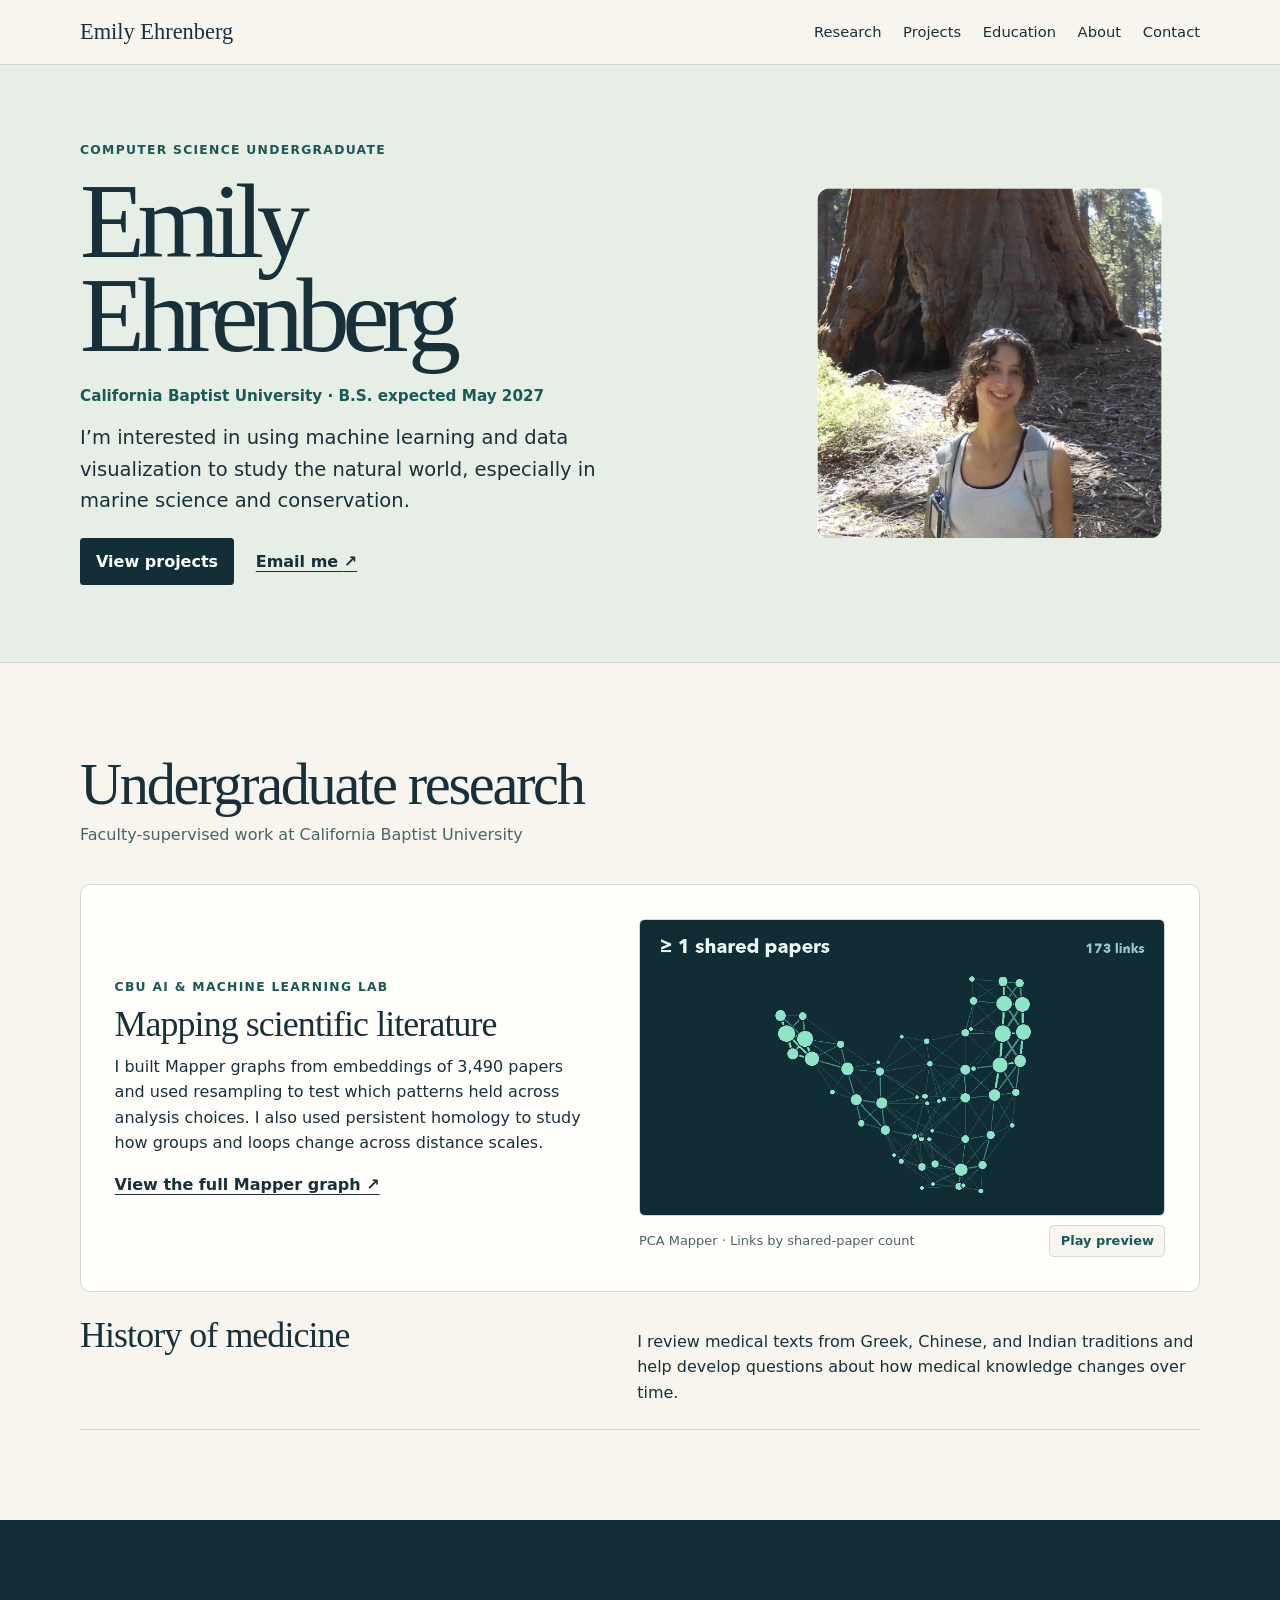
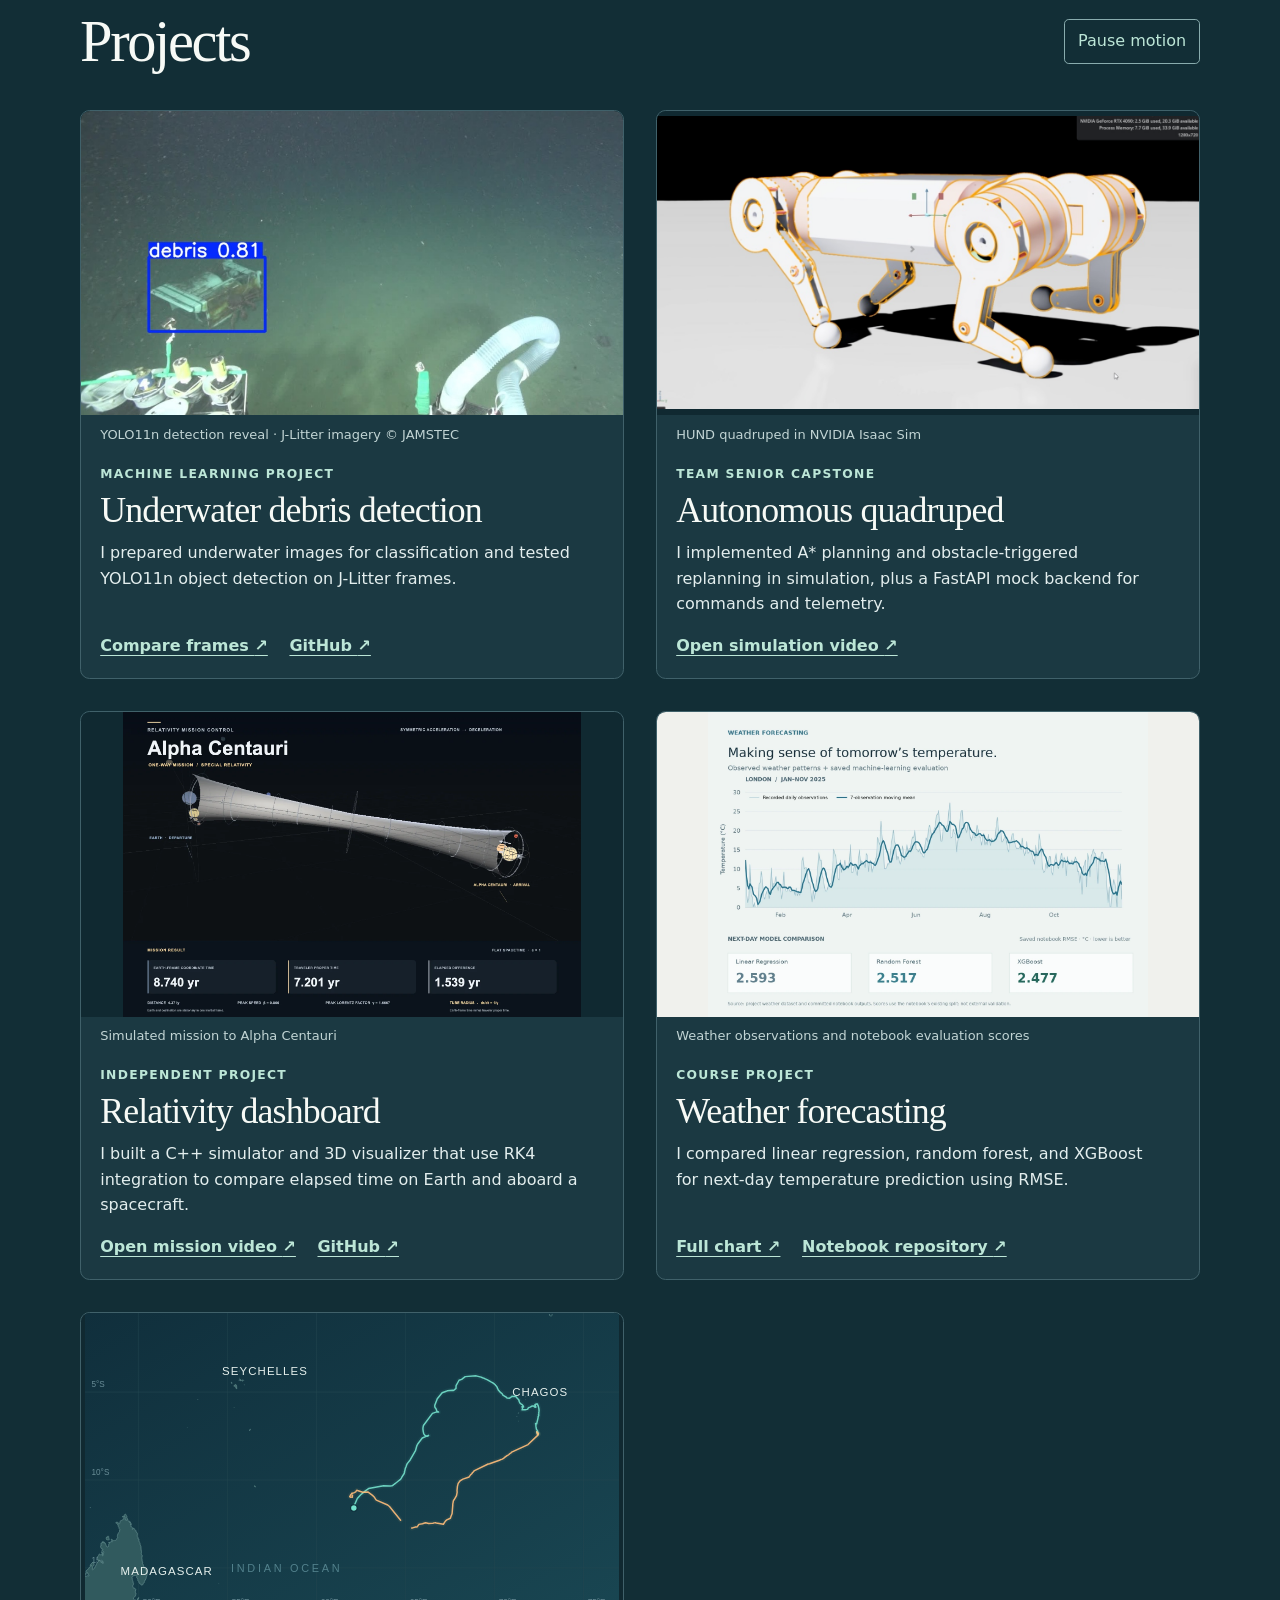
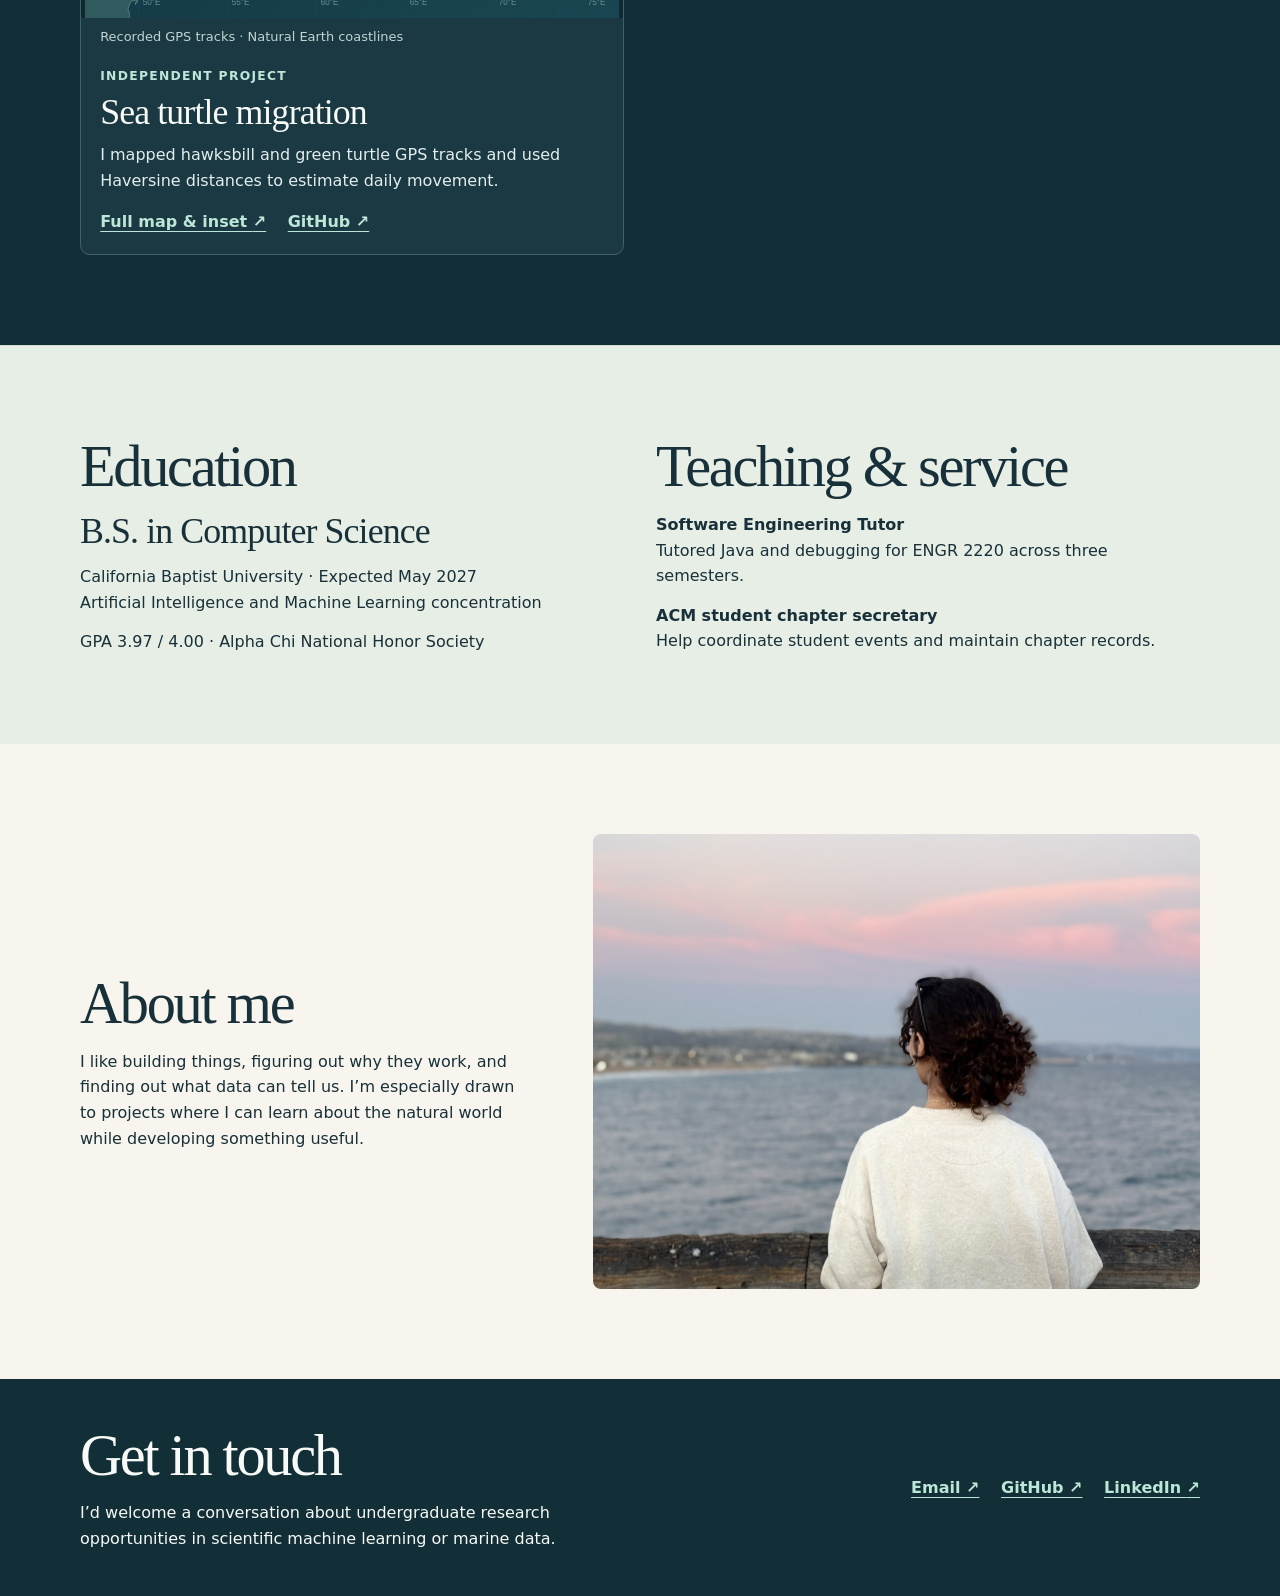
==== commit 0a731135: "Animate real Mapper overlap and clarify debris detection" ====
--- a/index.html
+++ b/index.html
@@ -54,11 +54,11 @@
         </div>
         <figure class="tda-visual">
           <a class="mapper-preview" href="mapper.png" aria-label="Open the full-size Mapper graph">
-            <img src="mapper.png" width="3840" height="2400" alt="Mapper graph from paper embeddings, with branching green and teal clusters linked by shared papers" loading="lazy">
+            <img src="assets/mapper-overlap.png" data-animation="assets/mapper-overlap.gif" width="960" height="540" alt="PCA Mapper graph. Links are filtered by the number of papers shared between clusters, from 173 links at one shared paper to 16 at eighty." loading="lazy">
           </a>
           <figcaption>
-            <span>Mapper graph · Paper embeddings</span>
-            <button class="tda-toggle" type="button" hidden>Pause preview</button>
+            <span>PCA Mapper · Links by shared-paper count</span>
+            <button class="tda-toggle" type="button" hidden>Play preview</button>
           </figcaption>
         </figure>
       </article>
@@ -78,10 +78,10 @@
           <article class="project-card">
             <figure>
               <a class="project-media detection-preview" data-motion href="assets/marine-debris-detection.png" aria-label="Compare the original and annotated underwater frames">
-                <img src="assets/debris-frame.jpg" width="1200" height="676" alt="A YOLO11n bounding box marks suspected debris in an underwater frame" loading="lazy">
-                <img class="original-frame" src="assets/debris-original-frame.jpg" width="1200" height="676" alt="" loading="lazy">
+                <img src="assets/debris-detection-closeup.jpg" width="920" height="518" alt="A YOLO11n bounding box marks suspected debris in an underwater frame" loading="lazy">
+                <img class="original-frame" src="assets/debris-original-closeup.jpg" width="920" height="518" alt="" loading="lazy">
               </a>
-              <figcaption>YOLO11n prediction · J-Litter imagery © JAMSTEC</figcaption>
+              <figcaption>YOLO11n detection reveal · J-Litter imagery © JAMSTEC</figcaption>
             </figure>
             <div class="card-copy">
               <p class="label">Machine learning project</p>
--- a/styles.css
+++ b/styles.css
@@ -62,12 +62,12 @@
 .project-media img { display: block; width: 100%; height: 100%; object-fit: contain; border-radius: inherit; }
 .forecast-media { background: #f0f1ed; }
 .detection-preview { position: relative; }
-.detection-preview .original-frame { position: absolute; inset: 0; opacity: 0; }
-.detection-preview.is-moving .original-frame { animation: compare-frames 5s infinite; }
-@keyframes compare-frames {
-  0%, 100% { opacity: 0; }
-  10%, 43% { opacity: 1; }
-  53%, 90% { opacity: 0; }
+.detection-preview .original-frame { position: absolute; inset: 0; clip-path: inset(0 0 0 100%); }
+.detection-preview.is-moving .original-frame { animation: reveal-detection 6s ease-in-out infinite; }
+@keyframes reveal-detection {
+  0%, 22% { clip-path: inset(0 0 0 0); }
+  46%, 78% { clip-path: inset(0 0 0 100%); }
+  100% { clip-path: inset(0 0 0 0); }
 }
 .project-card figcaption { color: #c1d4d4; margin: .6rem 1.2rem 0; }
 .card-copy { display: flex; flex: 1; flex-direction: column; align-items: start; padding: 1.2rem; }
@@ -101,10 +101,4 @@
 .tda-toggle:focus-visible { outline: 3px solid #b15d2d; outline-offset: 3px; }
 
 .mapper-preview { display: block; overflow: hidden; border: 1px solid var(--line); border-radius: .35rem; background: #f5f5f0; }
-.mapper-preview img { border: 0; border-radius: 0; animation: mapper-tour 12s ease-in-out infinite; animation-play-state: paused; }
-.mapper-preview.is-playing img { animation-play-state: running; }
-@keyframes mapper-tour {
-  0%, 8%, 92%, 100% { transform: scale(1); }
-  34% { transform: translate(9%, 4%) scale(1.42); }
-  64% { transform: translate(-10%, 3%) scale(1.42); }
-}
+.mapper-preview img { border: 0; border-radius: 0; }
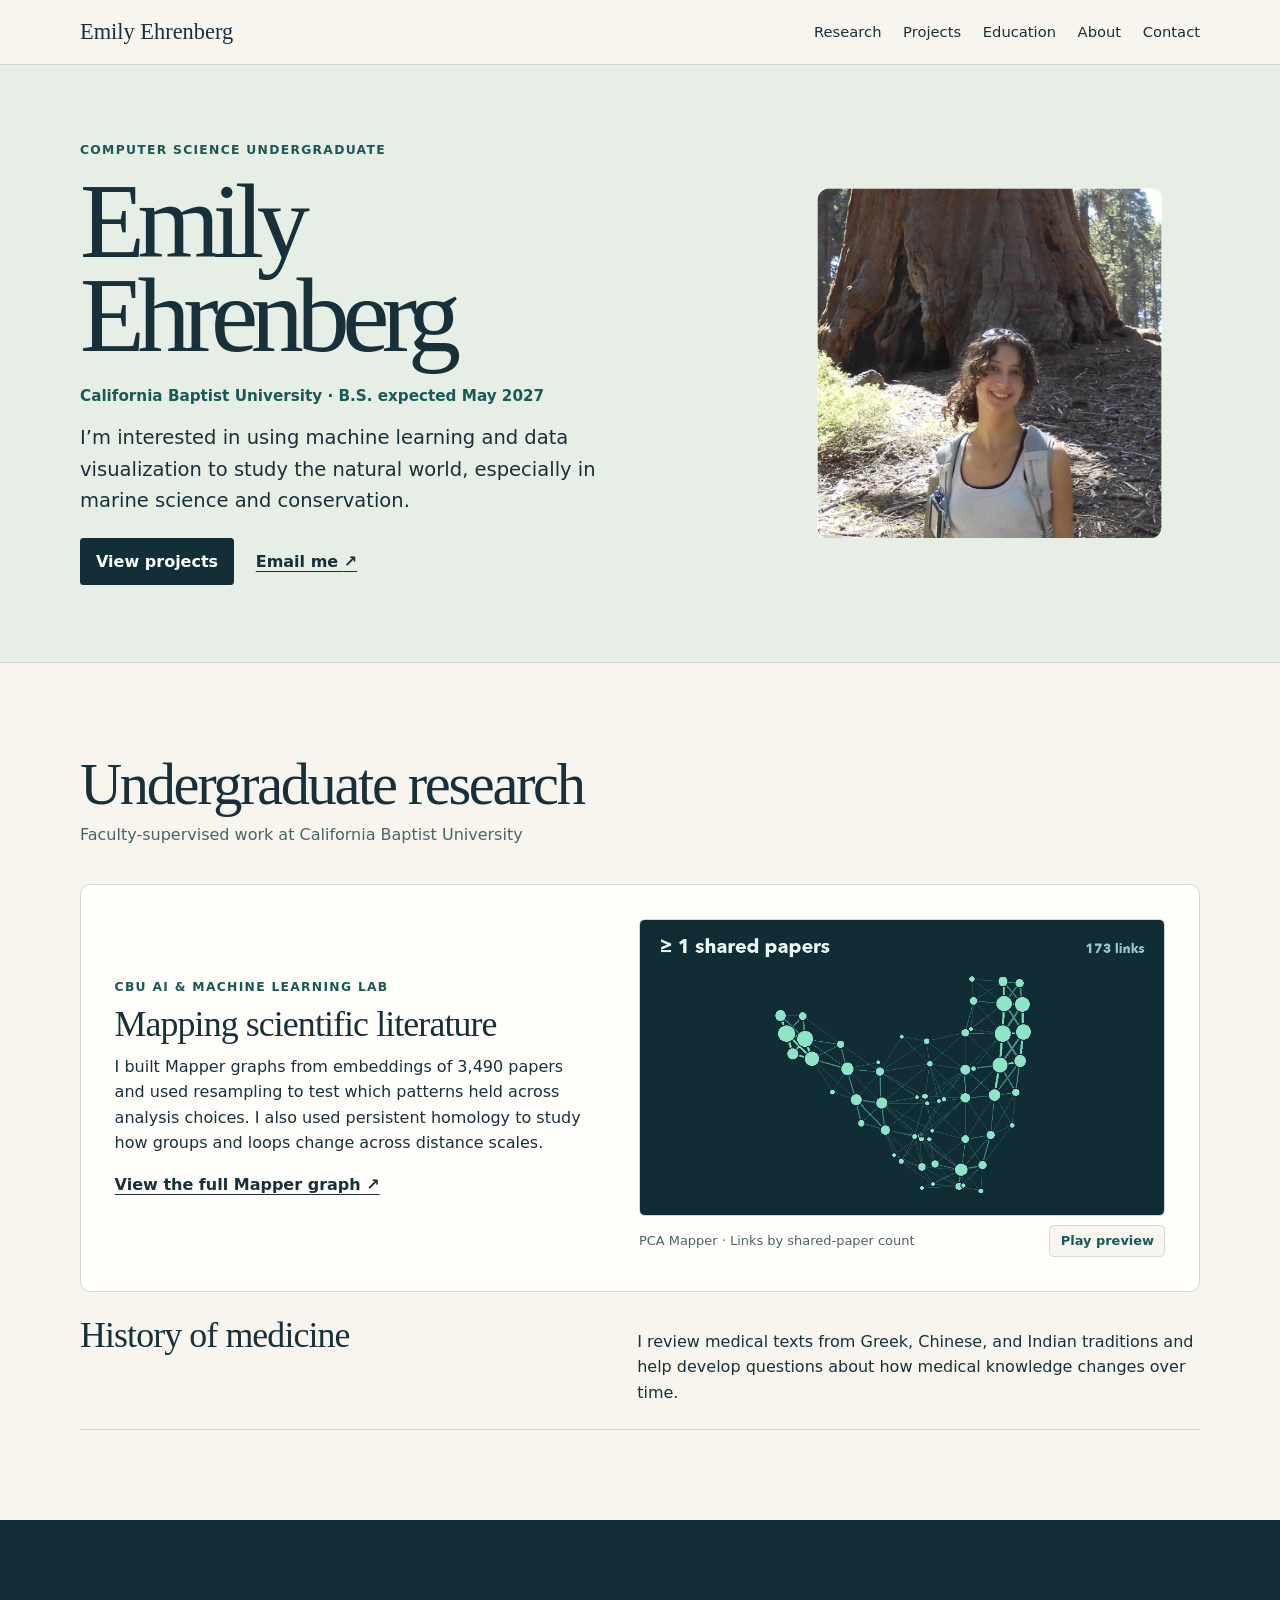
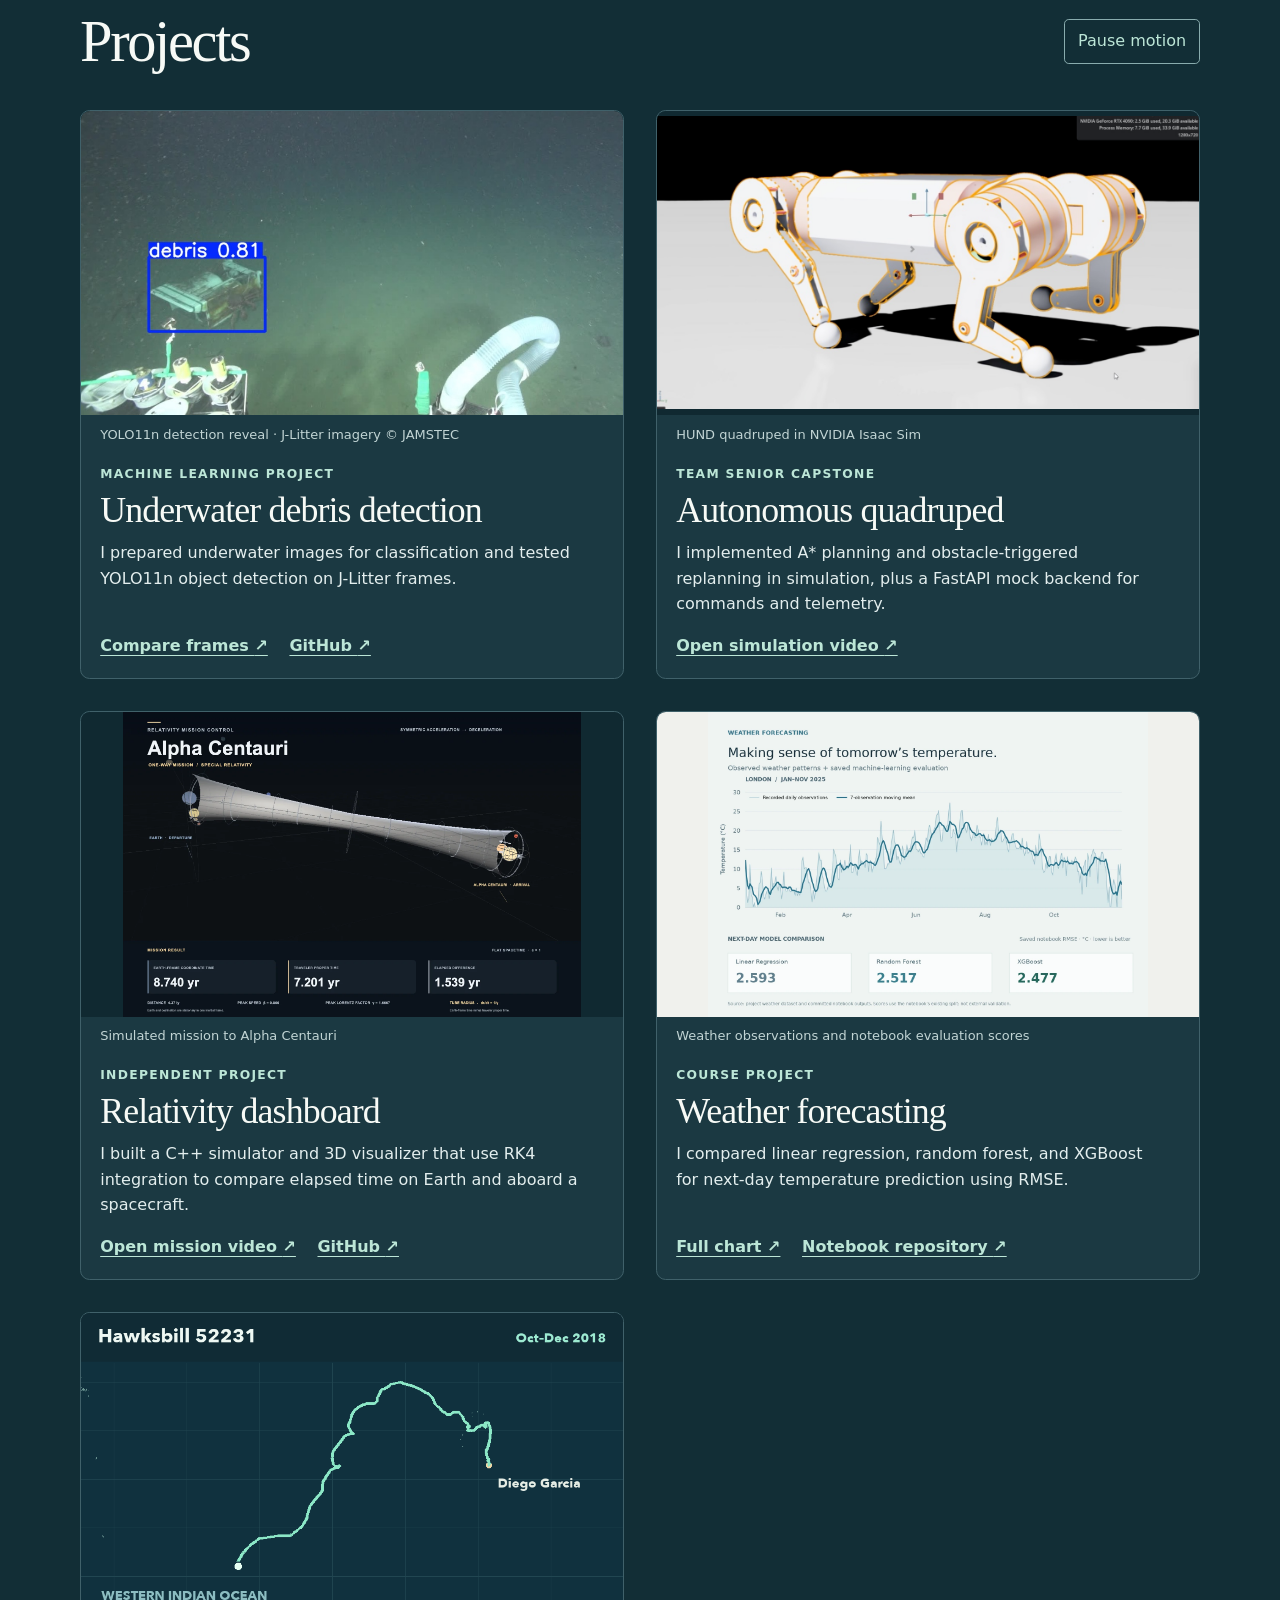
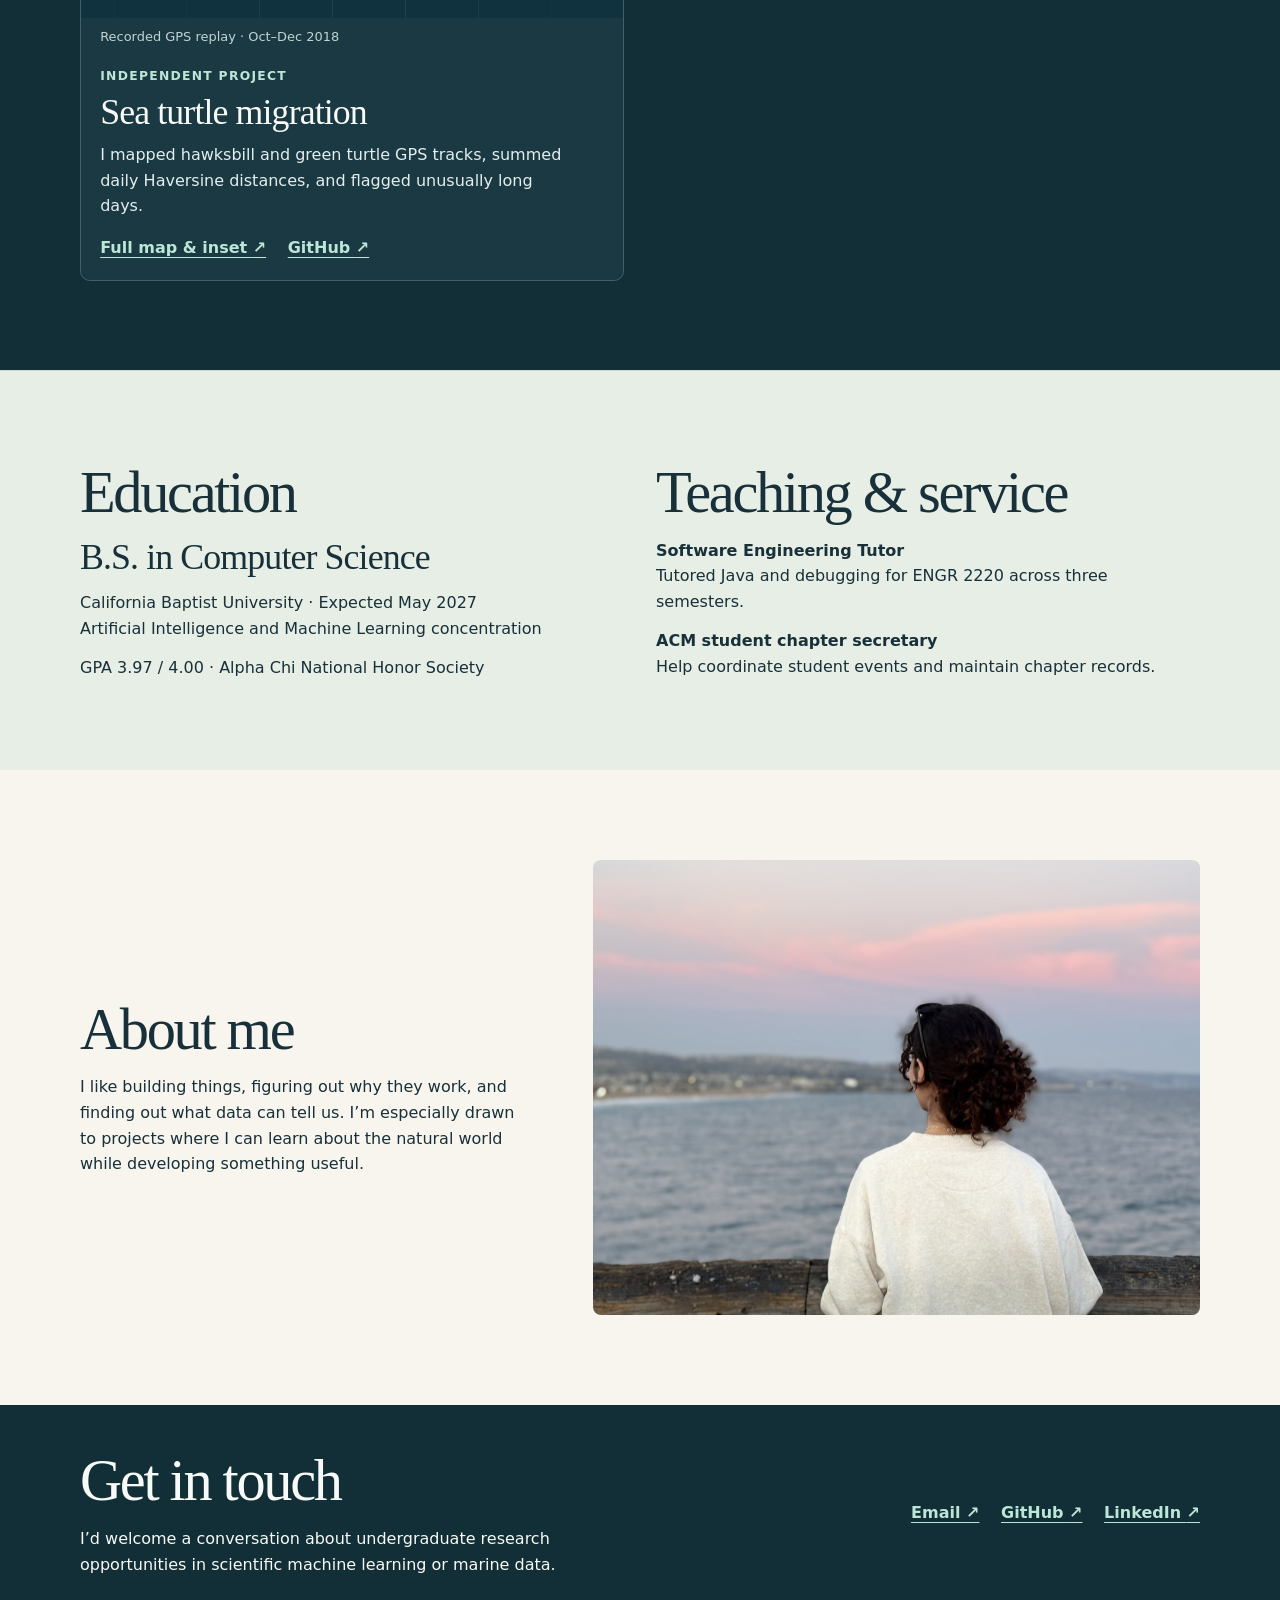
==== commit ae3ba15f: "Replay recorded hawksbill GPS fixes in project card" ====
--- a/index.html
+++ b/index.html
@@ -139,15 +139,15 @@
           </article>
           <article class="project-card">
             <figure>
-              <a class="project-media" href="assets/marine-migration.svg" aria-label="Open the full sea turtle map and Diego Garcia inset">
-                <img src="assets/turtle-tracks.svg" width="980" height="560" alt="Two recorded sea turtle tracks in the western Indian Ocean" loading="lazy">
+              <a class="project-media" data-motion href="assets/marine-migration.svg" aria-label="Open the full sea turtle map and Diego Garcia inset">
+                <img src="assets/hawksbill-track.png" data-animation="assets/hawksbill-track.gif" width="960" height="540" alt="Recorded GPS route of hawksbill turtle 52231 from Diego Garcia across the western Indian Ocean in late 2018" loading="lazy">
               </a>
-              <figcaption>Recorded GPS tracks · Natural Earth coastlines</figcaption>
+              <figcaption>Recorded GPS replay · Oct–Dec 2018</figcaption>
             </figure>
             <div class="card-copy">
               <p class="label">Independent project</p>
               <h3>Sea turtle migration</h3>
-              <p>I mapped hawksbill and green turtle GPS tracks and used Haversine distances to estimate daily movement.</p>
+              <p>I mapped hawksbill and green turtle GPS tracks, summed daily Haversine distances, and flagged unusually long days.</p>
               <div class="links">
                 <a href="assets/marine-migration.svg">Full map &amp; inset <span aria-hidden="true">↗</span></a>
                 <a href="https://github.com/emily-kathryn/marine-migration-visualizer" aria-label="Sea turtle migration on GitHub">GitHub <span aria-hidden="true">↗</span></a>
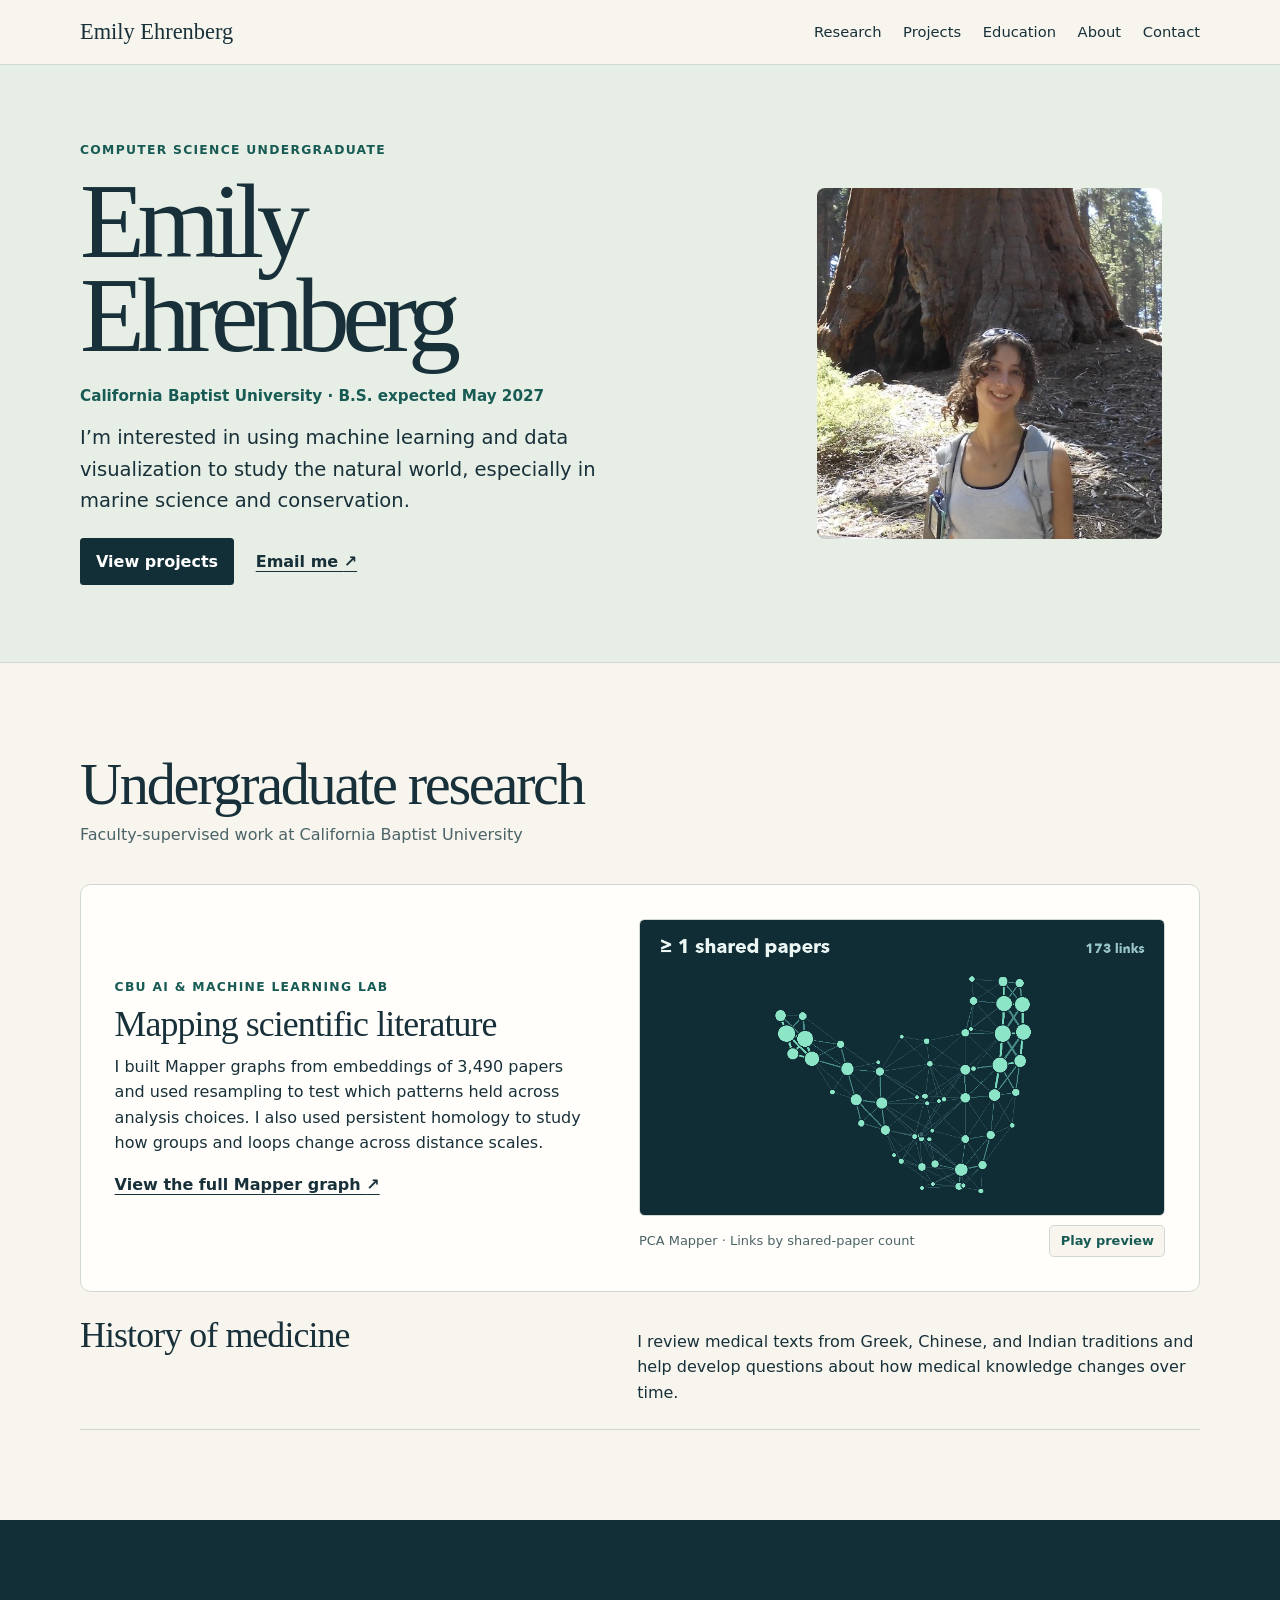
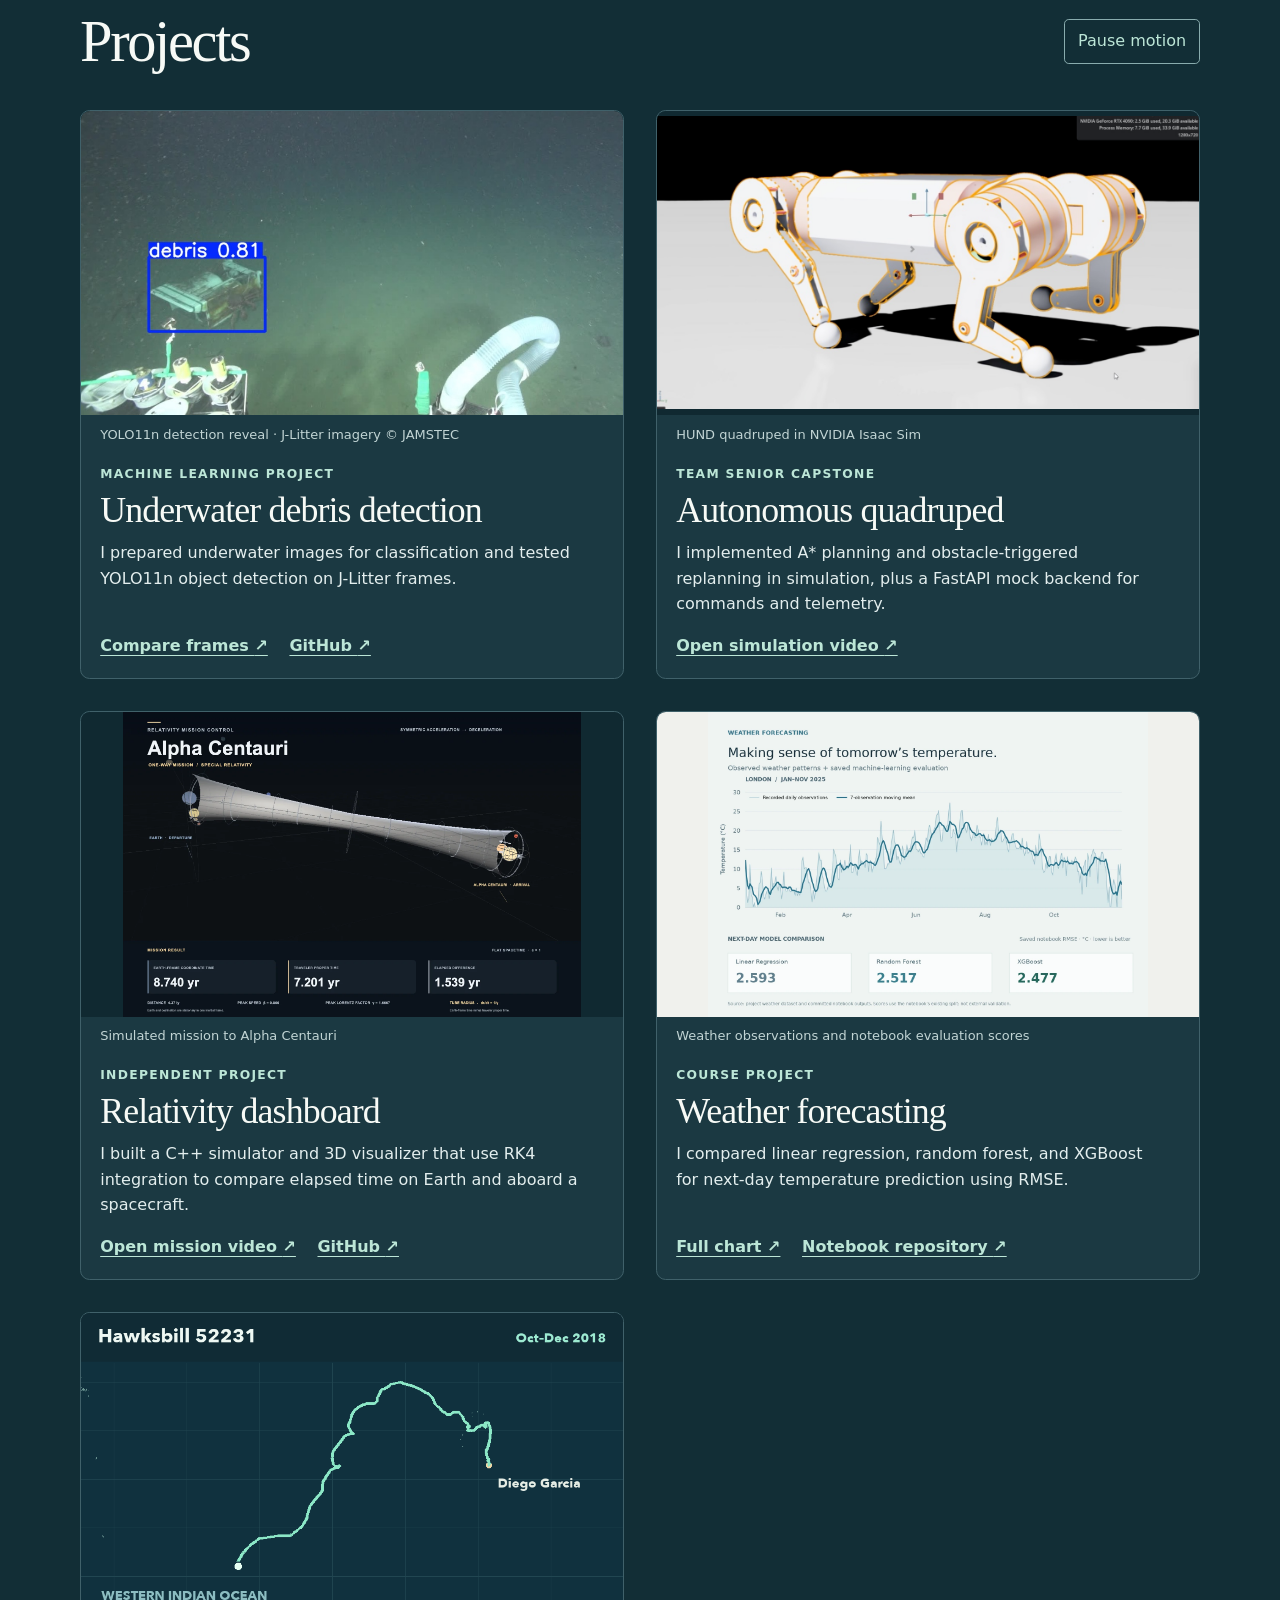
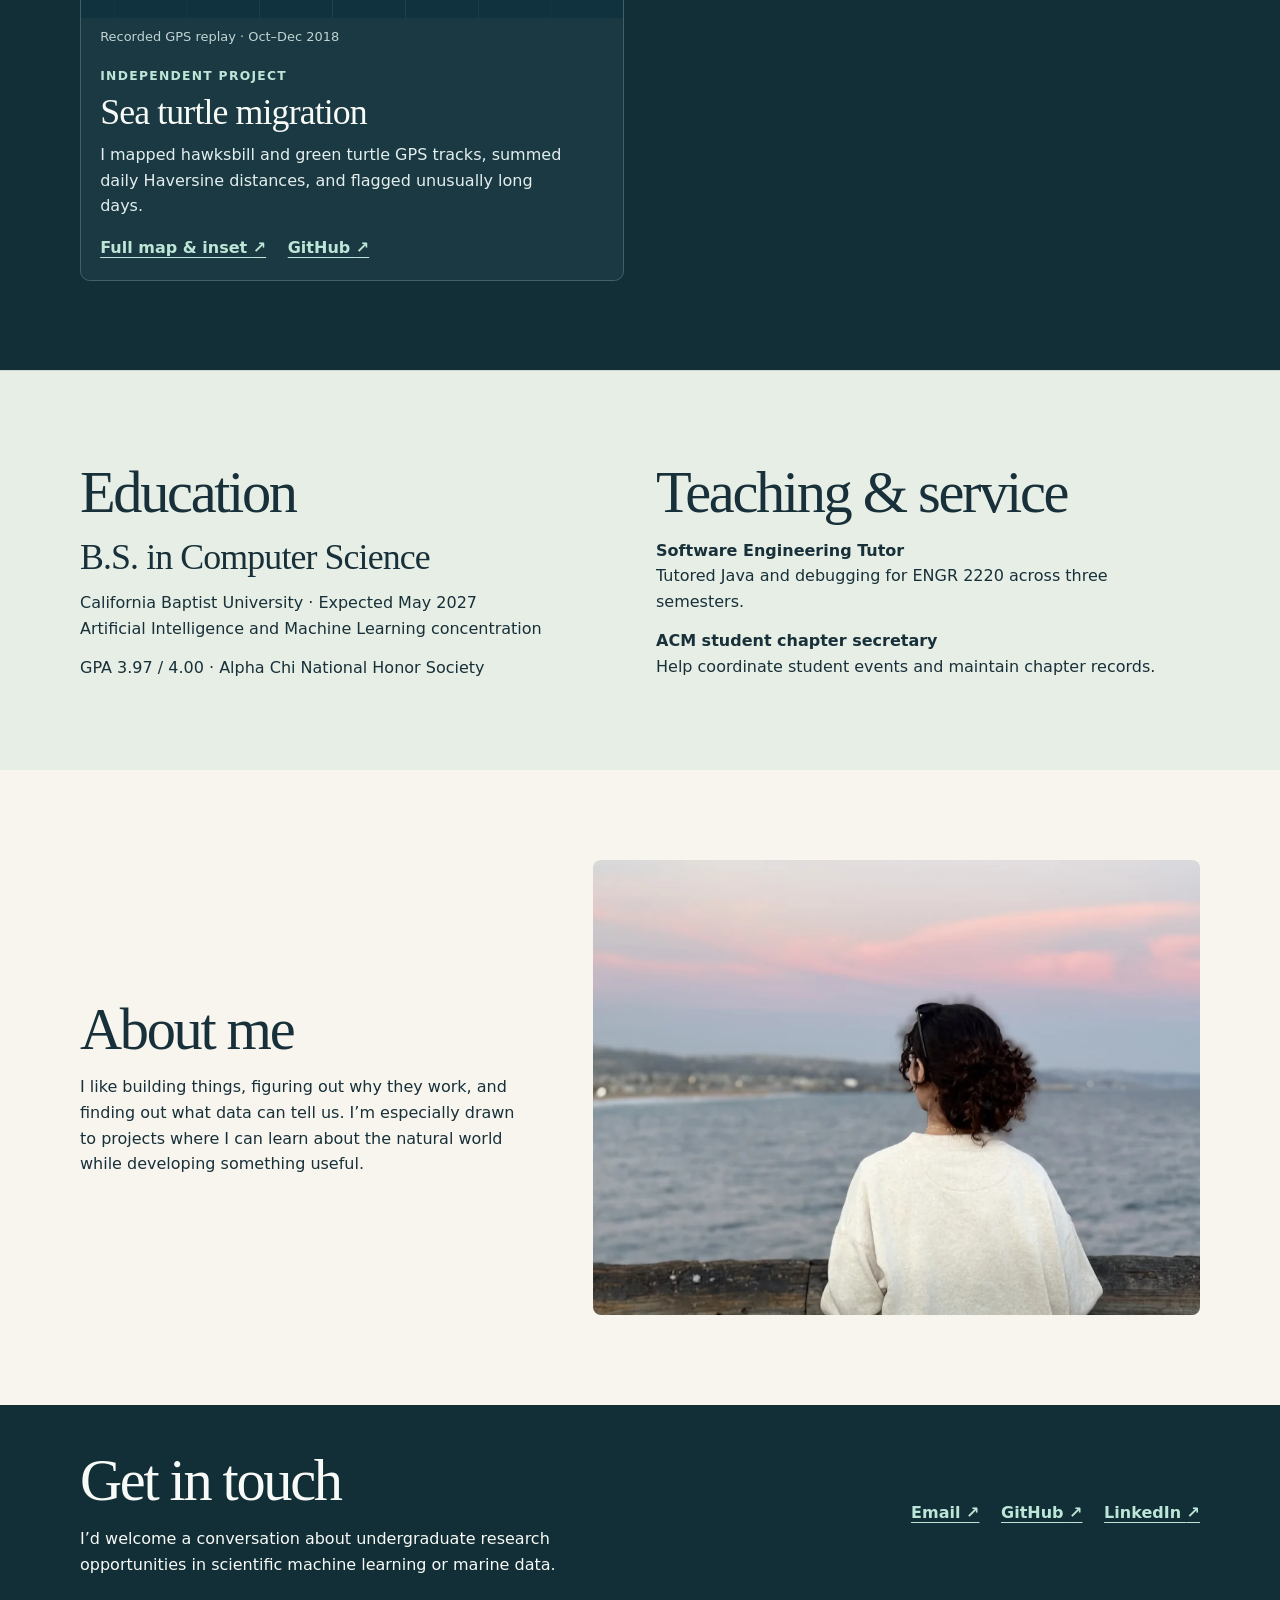
==== commit 1bd4171a: "Merge faculty portfolio redesign into main" ====
--- a/index.html
+++ b/index.html
@@ -36,7 +36,7 @@
             <a href="mailto:Emily.ehrenberg@outlook.com">Email me <span aria-hidden="true">↗</span></a>
           </div>
         </div>
-        <img class="portrait" src="assets/redwood-portrait.jpg" width="602" height="610" alt="Emily Ehrenberg standing in front of a redwood" fetchpriority="high">
+        <img class="portrait" src="assets/profile-tree.webp" width="552" height="561" alt="Emily Ehrenberg standing in front of a redwood" fetchpriority="high">
       </div>
     </section>
 
@@ -95,14 +95,14 @@
           </article>
           <article class="project-card">
             <figure>
-              <video class="project-media" data-motion data-src="assets/quadruped-demo.mp4" muted loop playsinline preload="none" poster="assets/quadruped-poster.jpg" aria-label="HUND quadruped moving in NVIDIA Isaac Sim"></video>
+              <video class="project-media" data-motion data-src="assets/quadruped-demo-optimized.mp4" muted loop playsinline preload="none" poster="assets/quadruped-poster.jpg" aria-label="HUND quadruped moving in NVIDIA Isaac Sim"></video>
               <figcaption>HUND quadruped in NVIDIA Isaac Sim</figcaption>
             </figure>
             <div class="card-copy">
               <p class="label">Team senior capstone</p>
               <h3>Autonomous quadruped</h3>
               <p>I implemented A* planning and obstacle-triggered replanning in simulation, plus a FastAPI mock backend for commands and telemetry.</p>
-              <div class="links"><a href="assets/quadruped-demo.mp4">Open simulation video <span aria-hidden="true">↗</span></a></div>
+              <div class="links"><a href="assets/quadruped-demo-optimized.mp4">Open simulation video <span aria-hidden="true">↗</span></a></div>
             </div>
           </article>
           <article class="project-card">
@@ -178,7 +178,7 @@
         <h2 id="about-title">About me</h2>
         <p>I like building things, figuring out why they work, and finding out what data can tell us. I’m especially drawn to projects where I can learn about the natural world while developing something useful.</p>
       </div>
-      <img class="about-photo" src="ocean-sunset.jpg" width="2048" height="1536" alt="Emily looking out over the ocean beneath a pink sunset sky" loading="lazy">
+      <img class="about-photo" src="assets/ocean-sunset.webp" width="1000" height="750" alt="Emily looking out over the ocean beneath a pink sunset sky" loading="lazy">
     </section>
   </main>
   <footer id="contact">
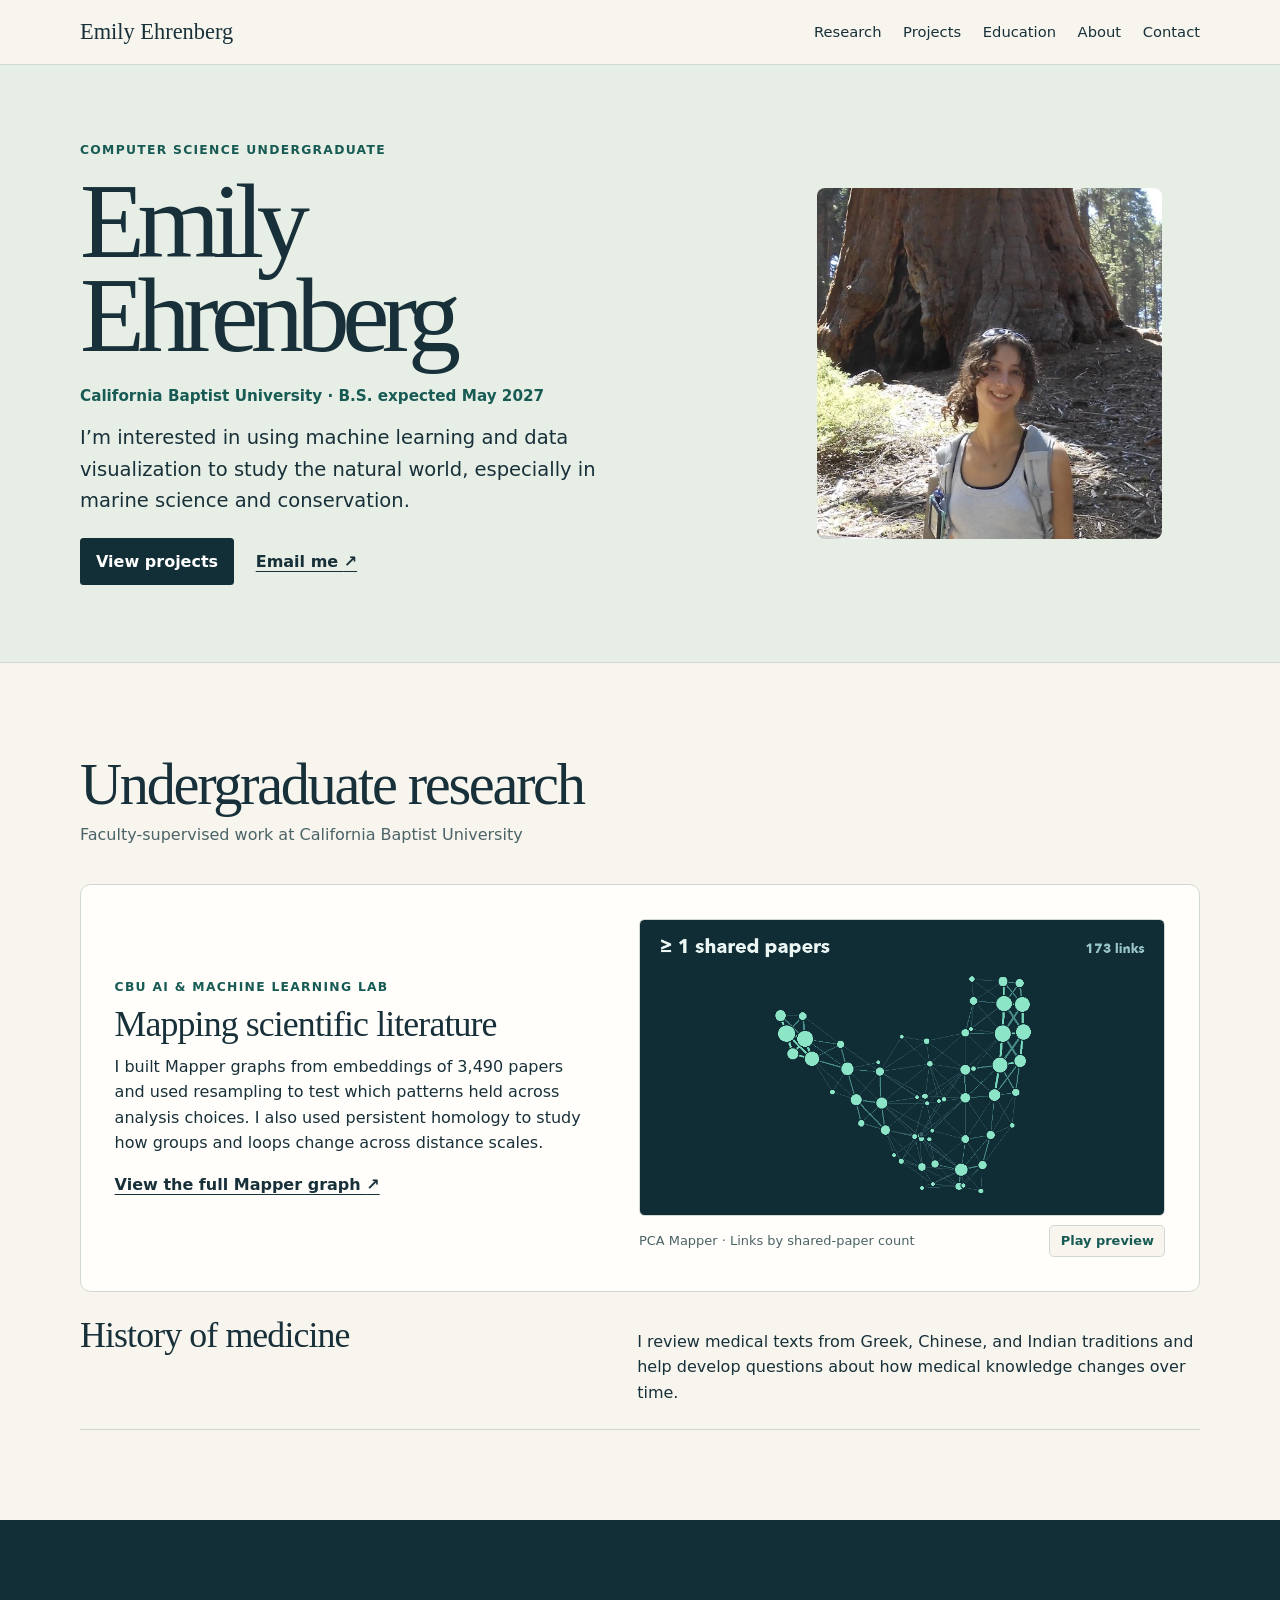
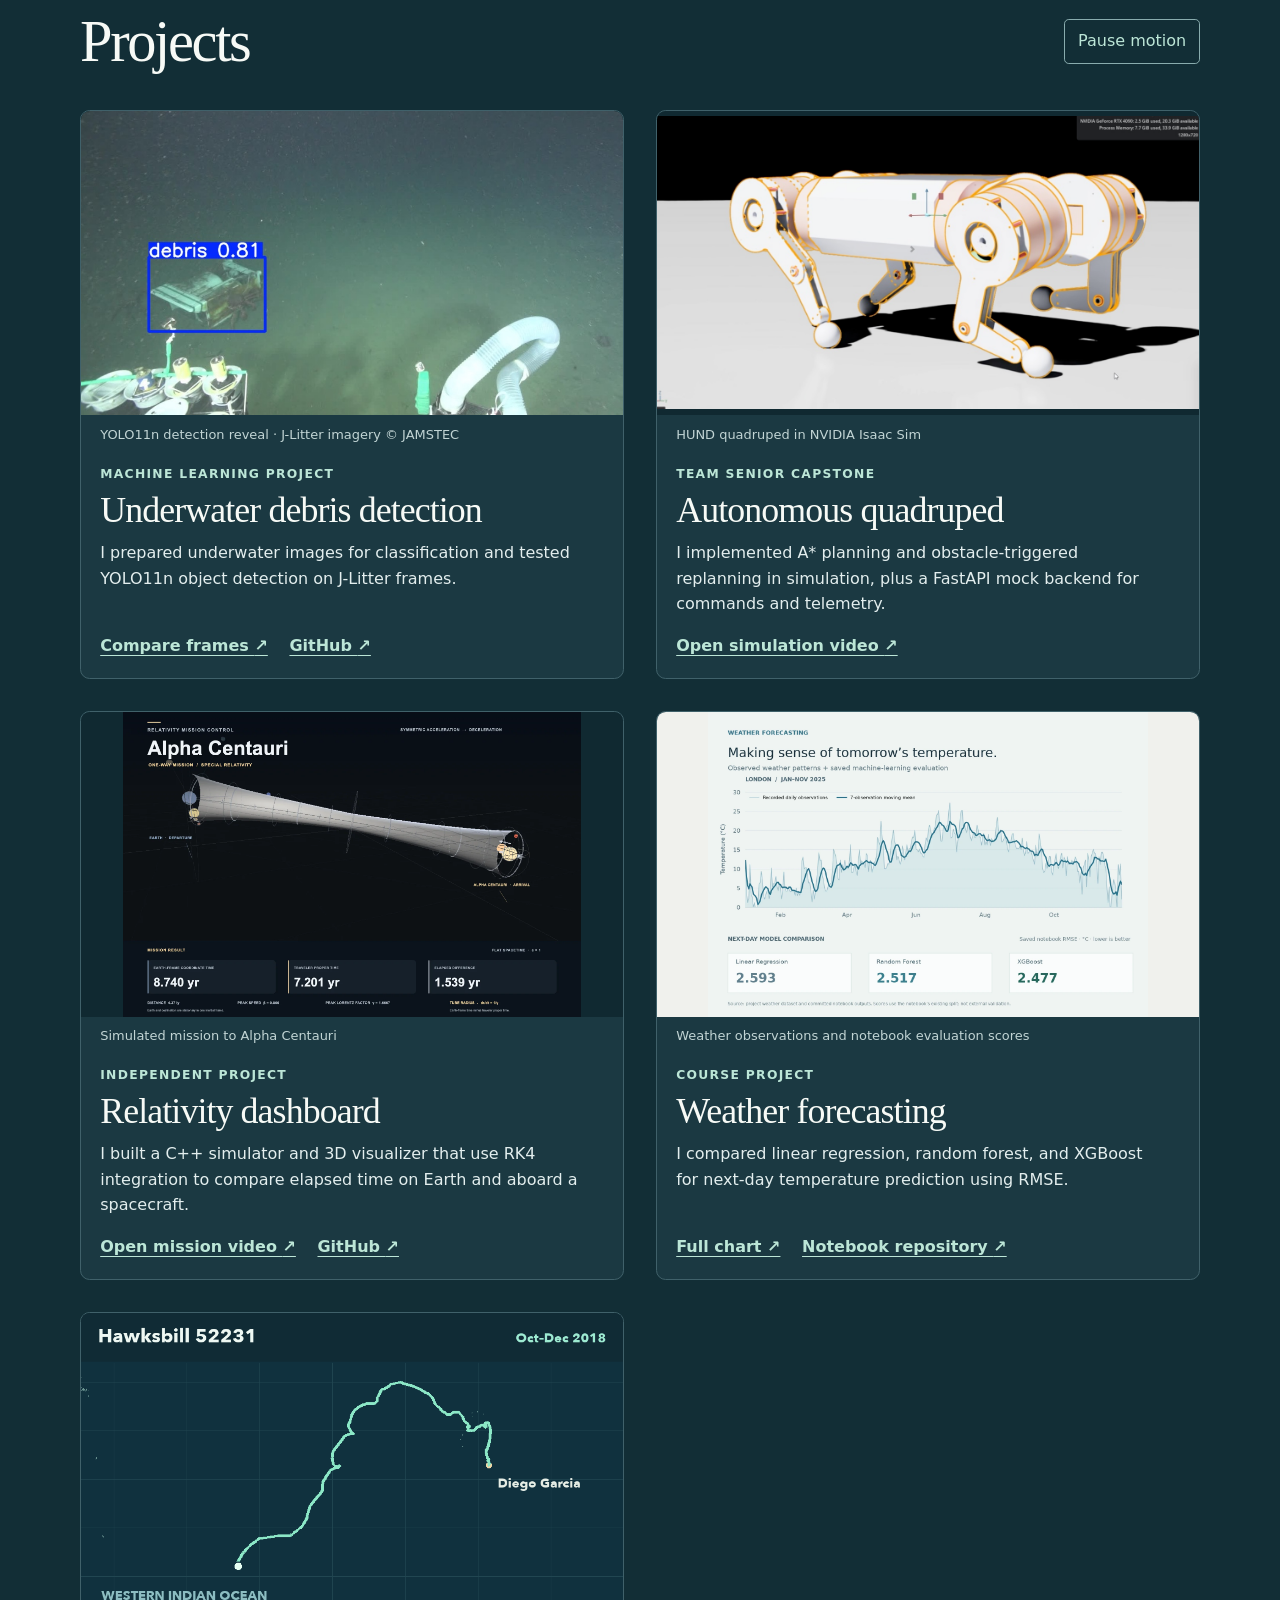
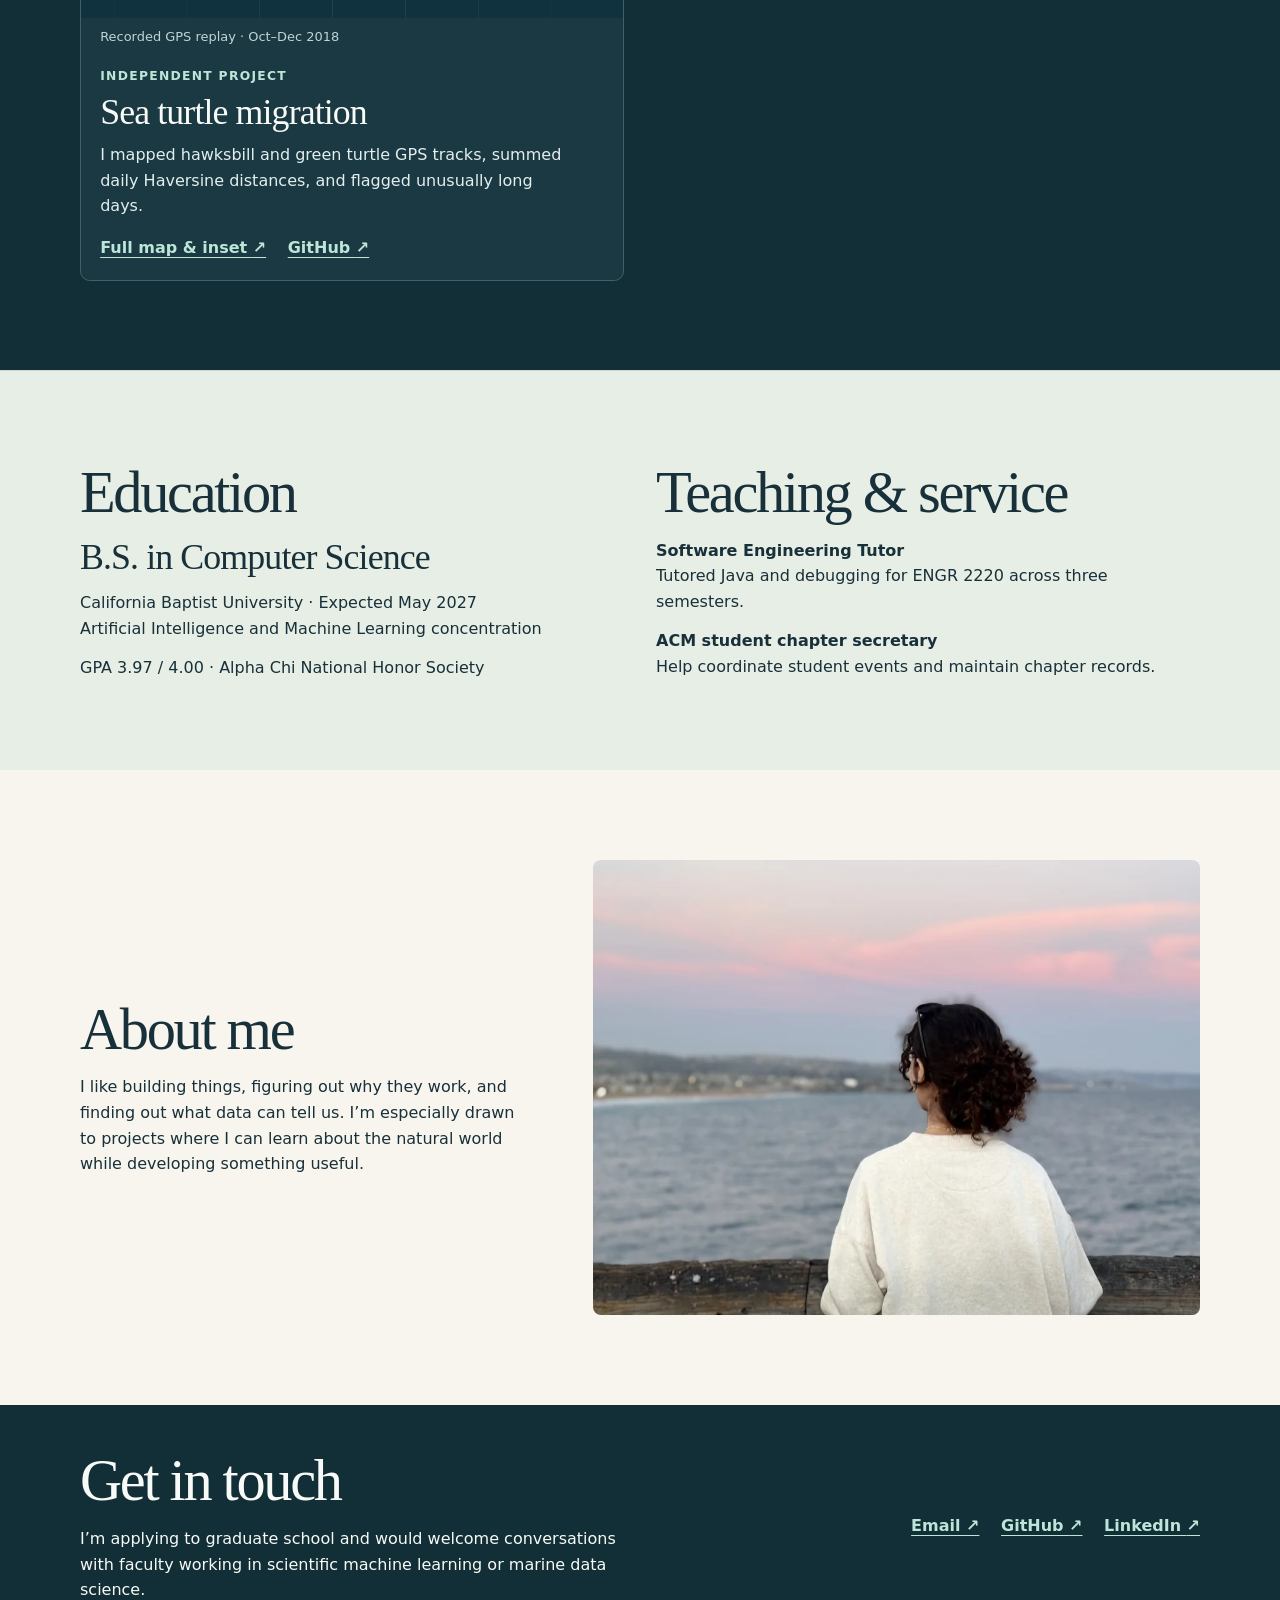
==== commit 8fb3ad8e: "Clarify graduate school research interests" ====
--- a/index.html
+++ b/index.html
@@ -185,7 +185,7 @@
     <div class="wrap footer-grid">
       <div>
         <h2>Get in touch</h2>
-        <p>I’d welcome a conversation about undergraduate research opportunities in scientific machine learning or marine data.</p>
+        <p>I’m applying to graduate school and would welcome conversations with faculty working in scientific machine learning or marine data science.</p>
       </div>
       <div class="links">
         <a href="mailto:Emily.ehrenberg@outlook.com">Email <span aria-hidden="true">↗</span></a>
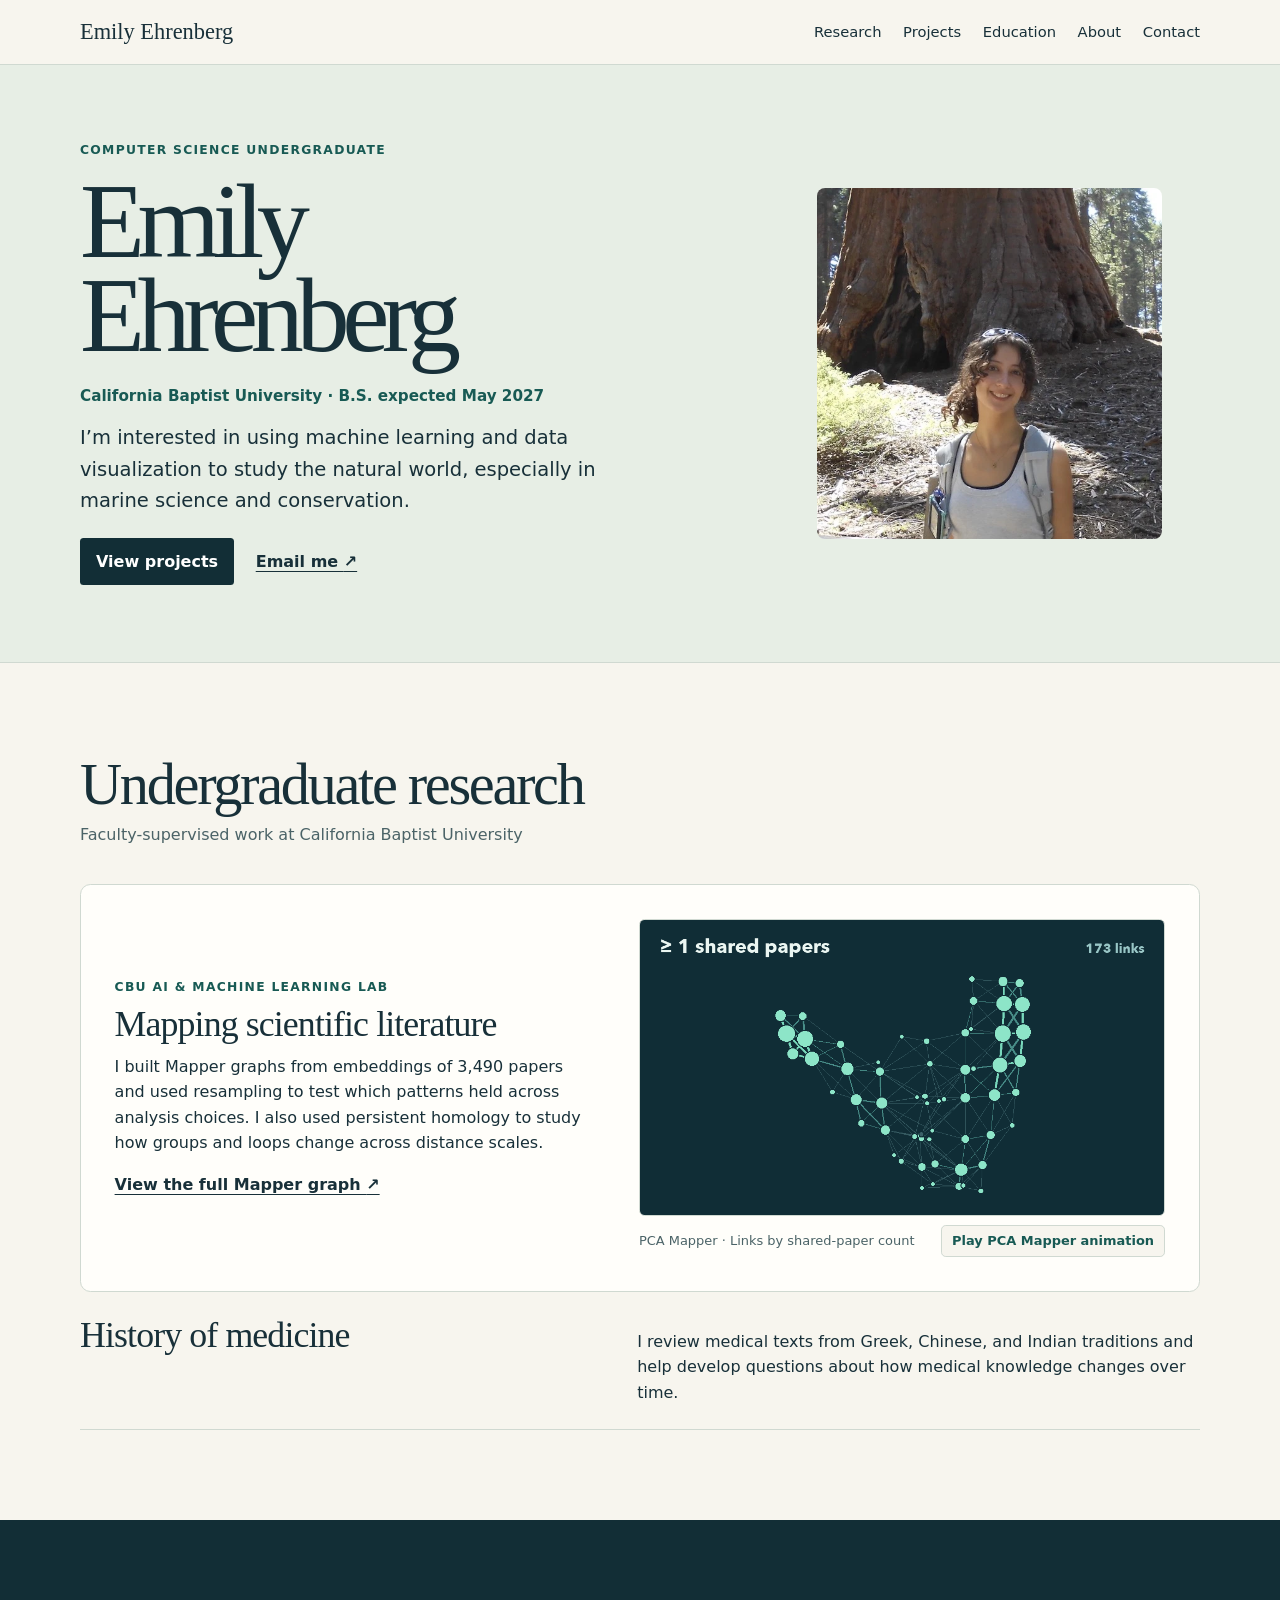
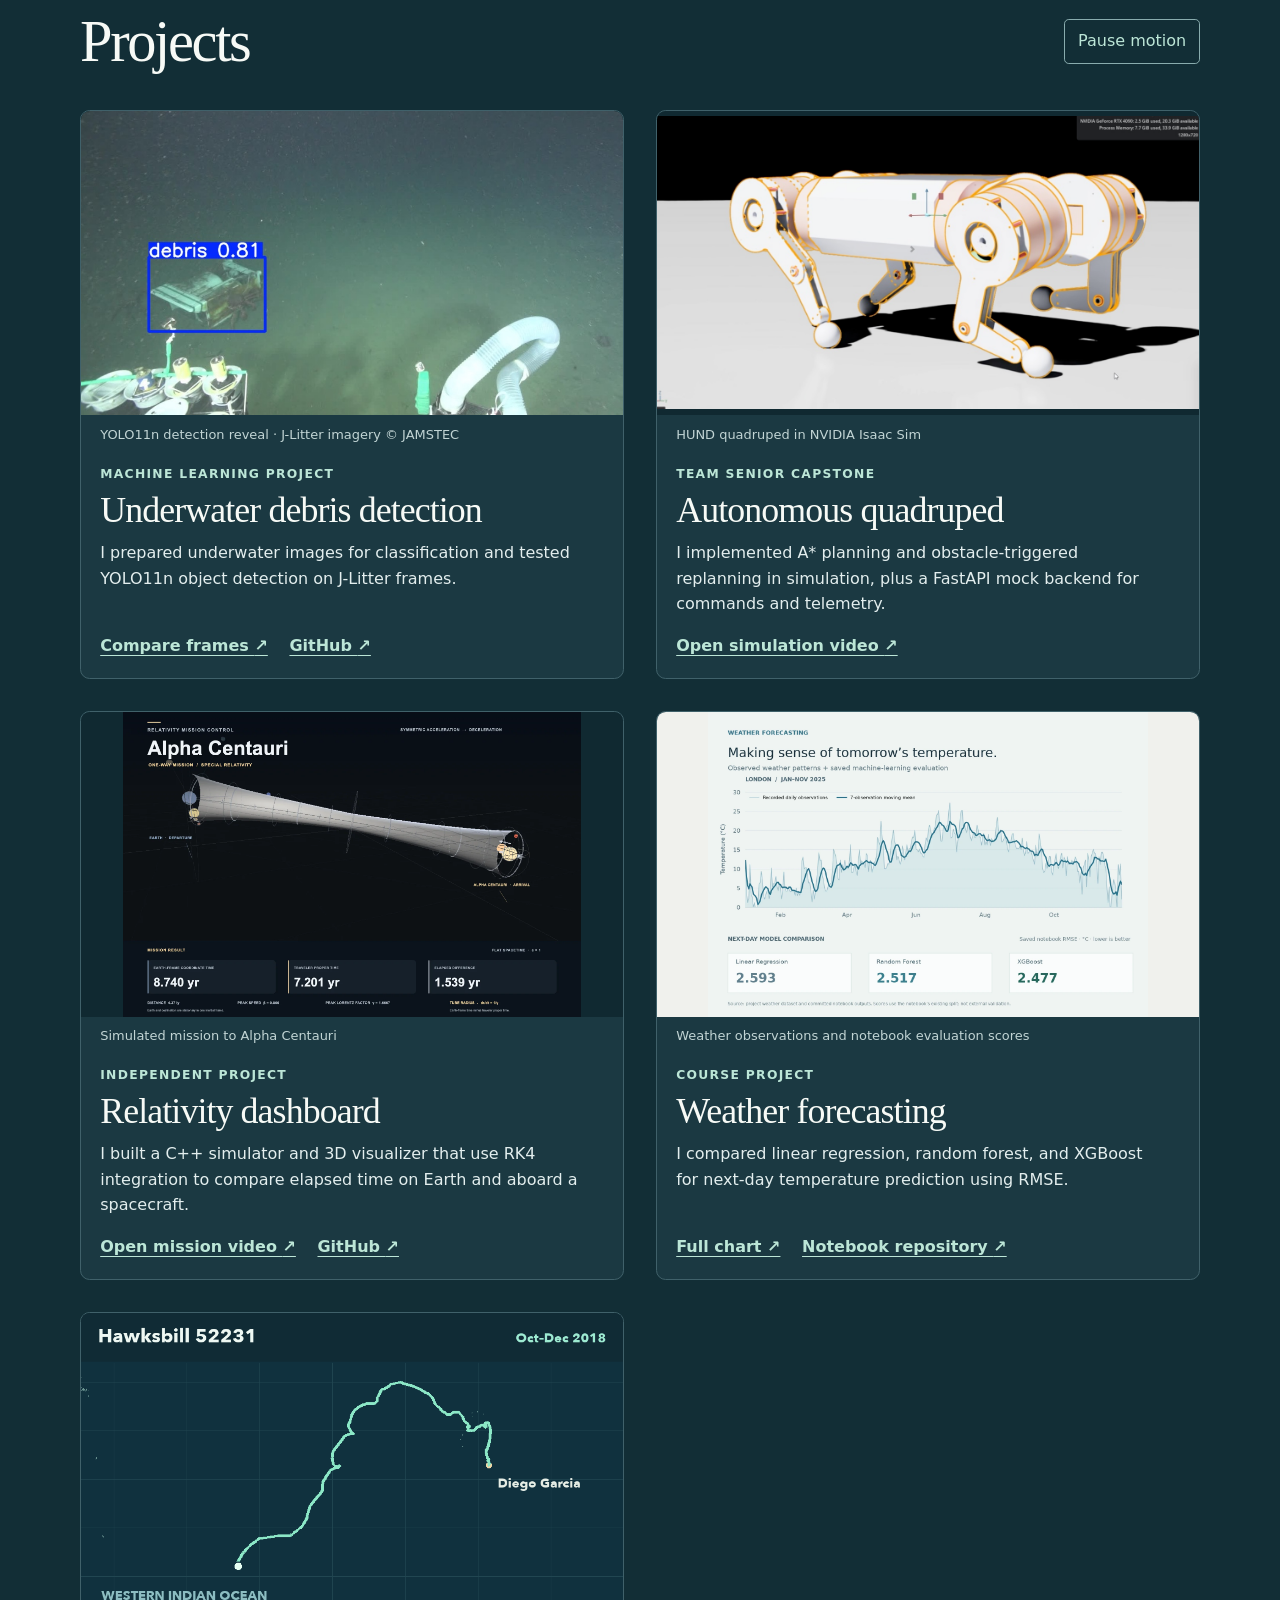
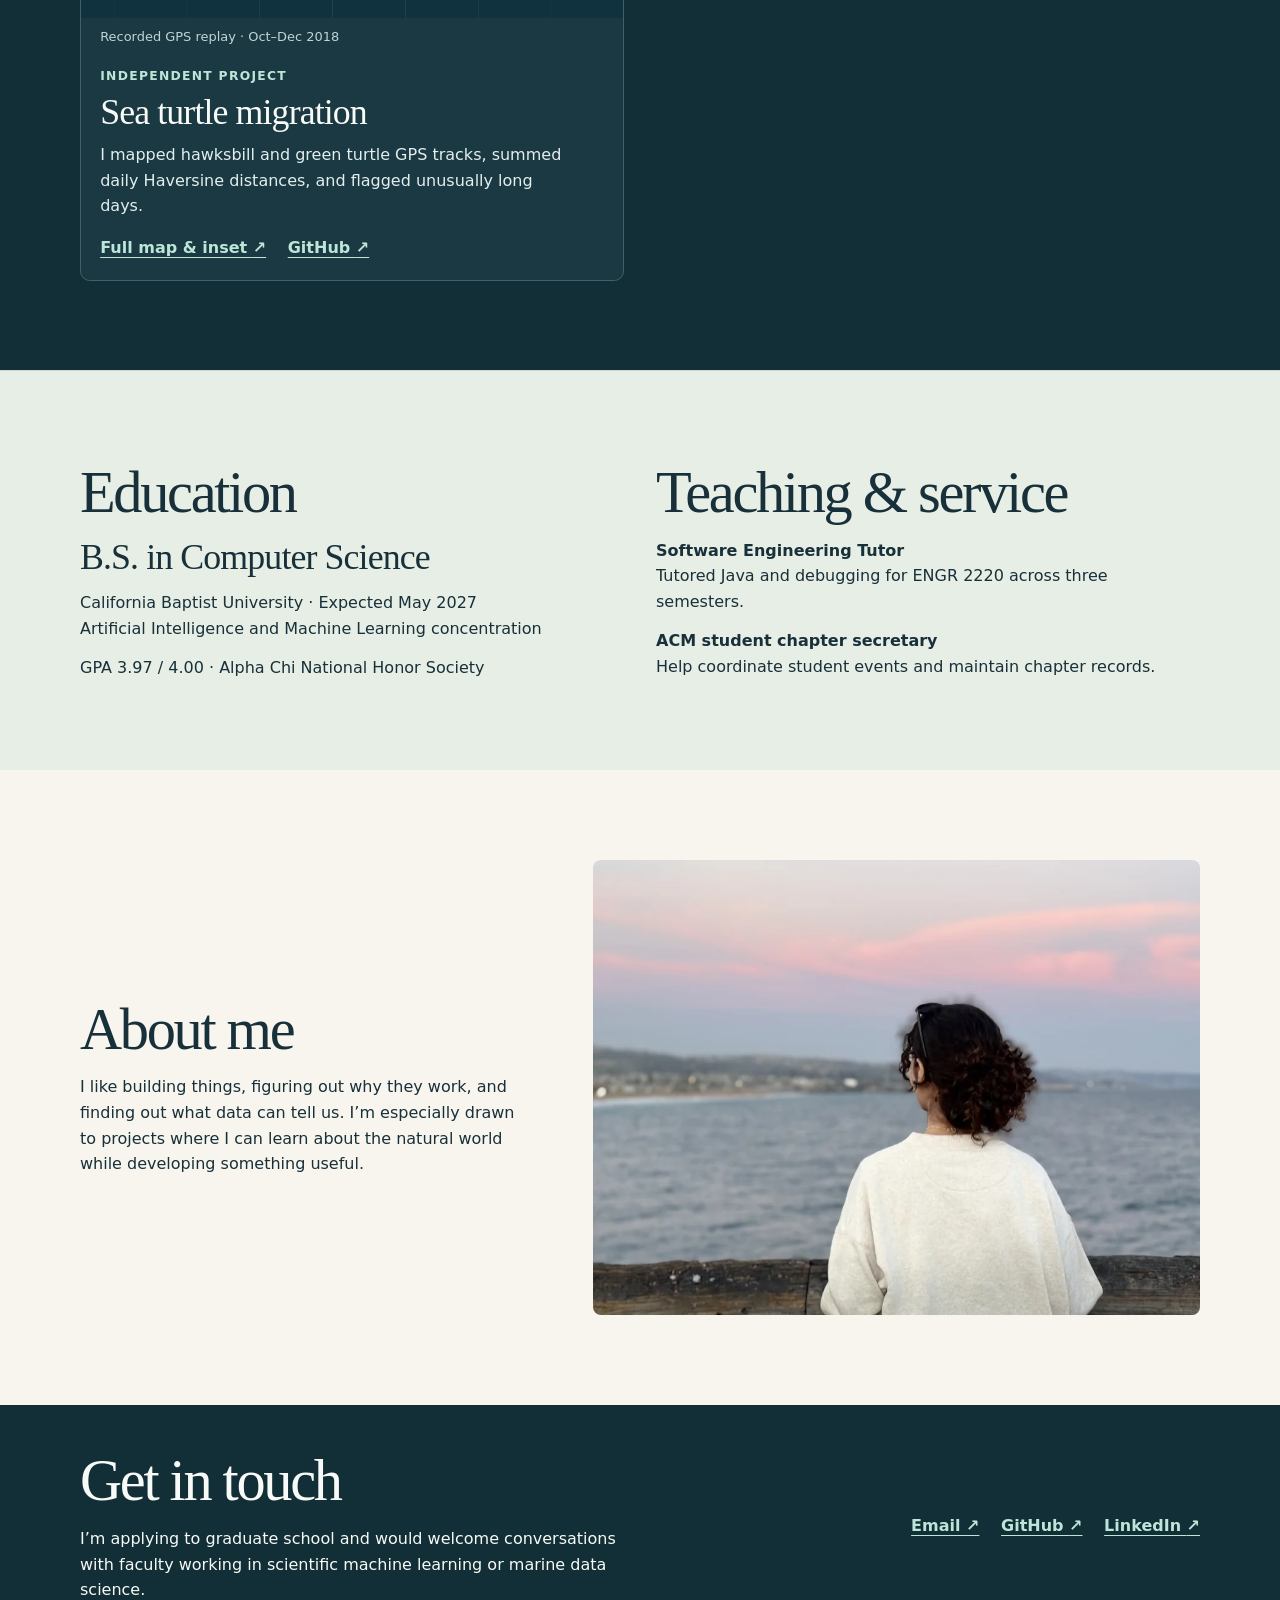
==== commit c699e3f6: "Autoplay the PCA Mapper preview in view" ====
--- a/index.html
+++ b/index.html
@@ -54,11 +54,12 @@
         </div>
         <figure class="tda-visual">
           <a class="mapper-preview" href="mapper.png" aria-label="Open the full-size Mapper graph">
-            <img src="assets/mapper-overlap.png" data-animation="assets/mapper-overlap.gif" width="960" height="540" alt="PCA Mapper graph. Links are filtered by the number of papers shared between clusters, from 173 links at one shared paper to 16 at eighty." loading="lazy">
+            <img src="assets/mapper-overlap.png" width="960" height="540" alt="PCA Mapper graph. Links are filtered by the number of papers shared between clusters, from 173 links at one shared paper to 16 at eighty." loading="lazy">
+            <video class="mapper-animation" src="assets/mapper-overlap.mp4" muted playsinline loop preload="none" aria-hidden="true"></video>
           </a>
           <figcaption>
             <span>PCA Mapper · Links by shared-paper count</span>
-            <button class="tda-toggle" type="button" hidden>Play preview</button>
+            <button class="tda-toggle" type="button" hidden>Play PCA Mapper animation</button>
           </figcaption>
         </figure>
       </article>
--- a/styles.css
+++ b/styles.css
@@ -100,5 +100,8 @@
 .tda-toggle:hover { border-color: var(--teal); }
 .tda-toggle:focus-visible { outline: 3px solid #b15d2d; outline-offset: 3px; }
 
-.mapper-preview { display: block; overflow: hidden; border: 1px solid var(--line); border-radius: .35rem; background: #f5f5f0; }
+.mapper-preview { position: relative; display: block; overflow: hidden; border: 1px solid var(--line); border-radius: .35rem; background: #f5f5f0; }
 .mapper-preview img { border: 0; border-radius: 0; }
+
+.mapper-animation { position: absolute; inset: 0; width: 100%; height: 100%; visibility: hidden; }
+.mapper-animation.is-visible { visibility: visible; }
